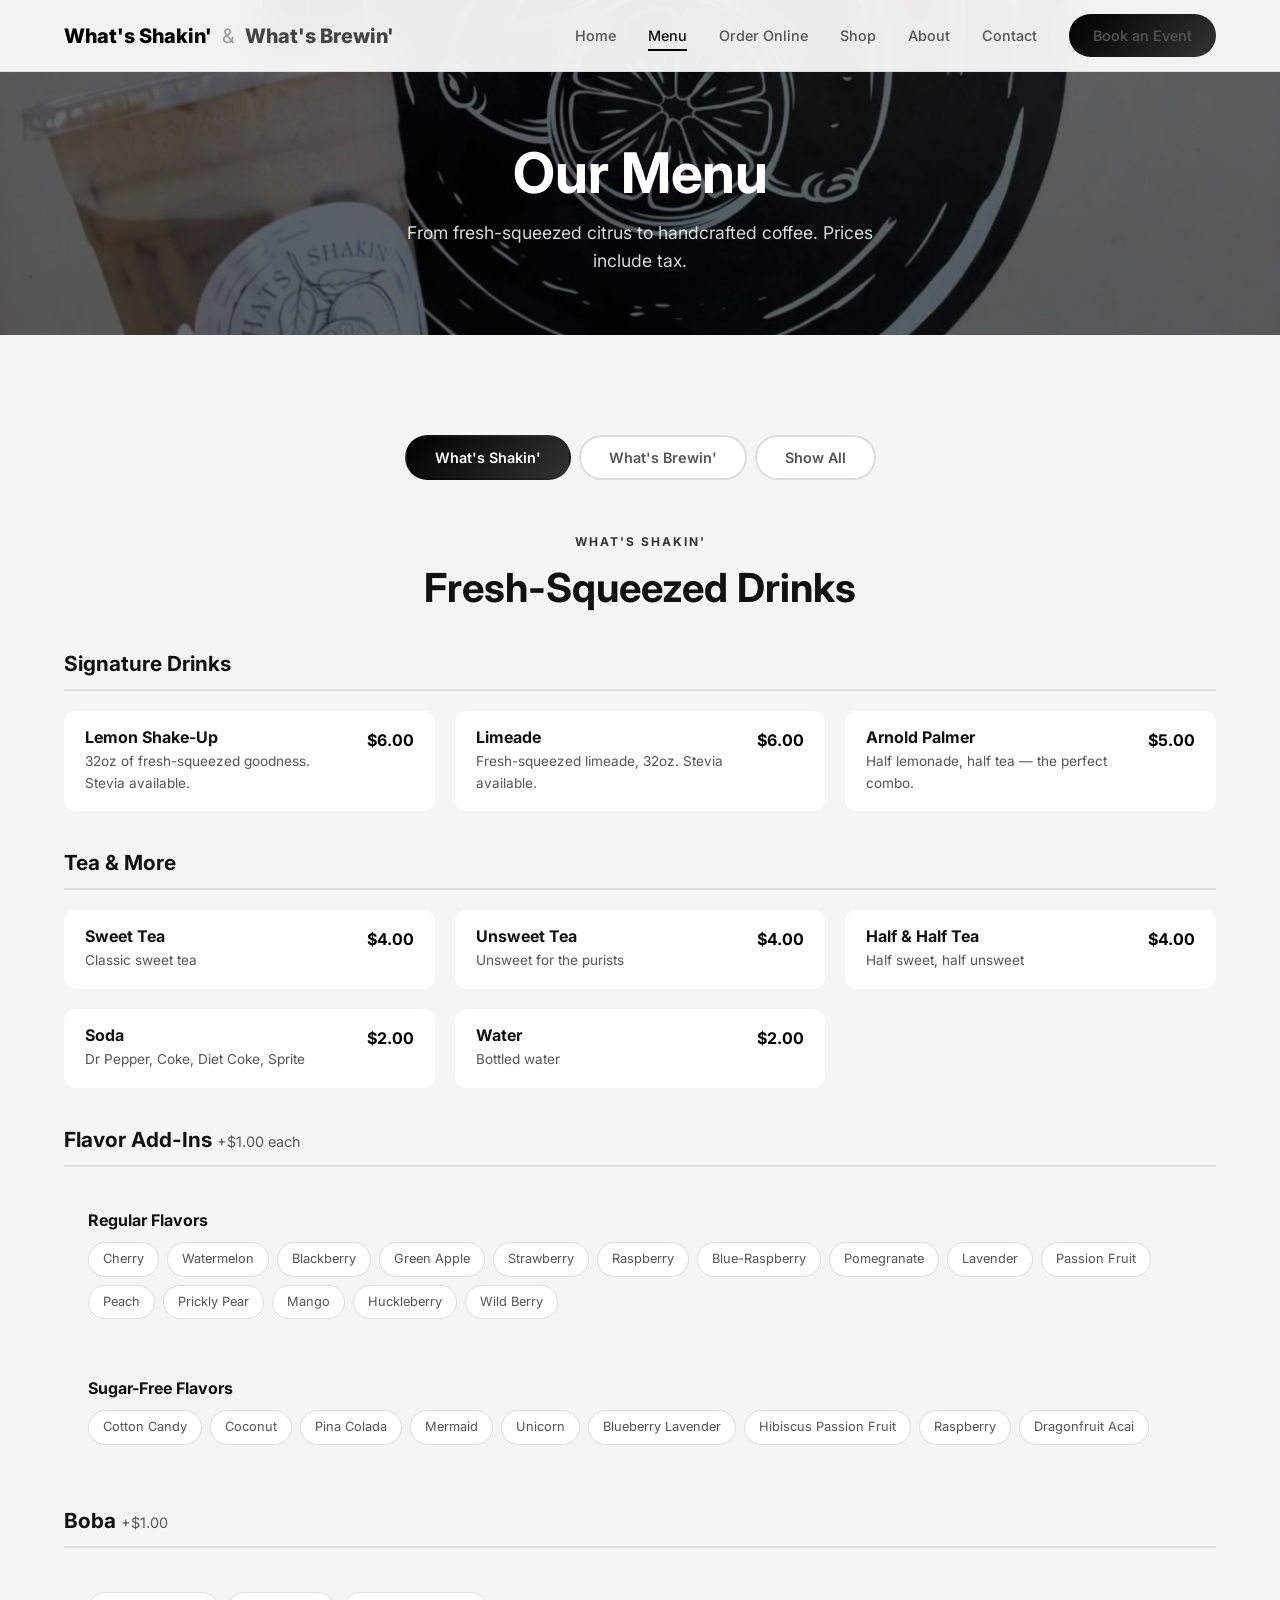
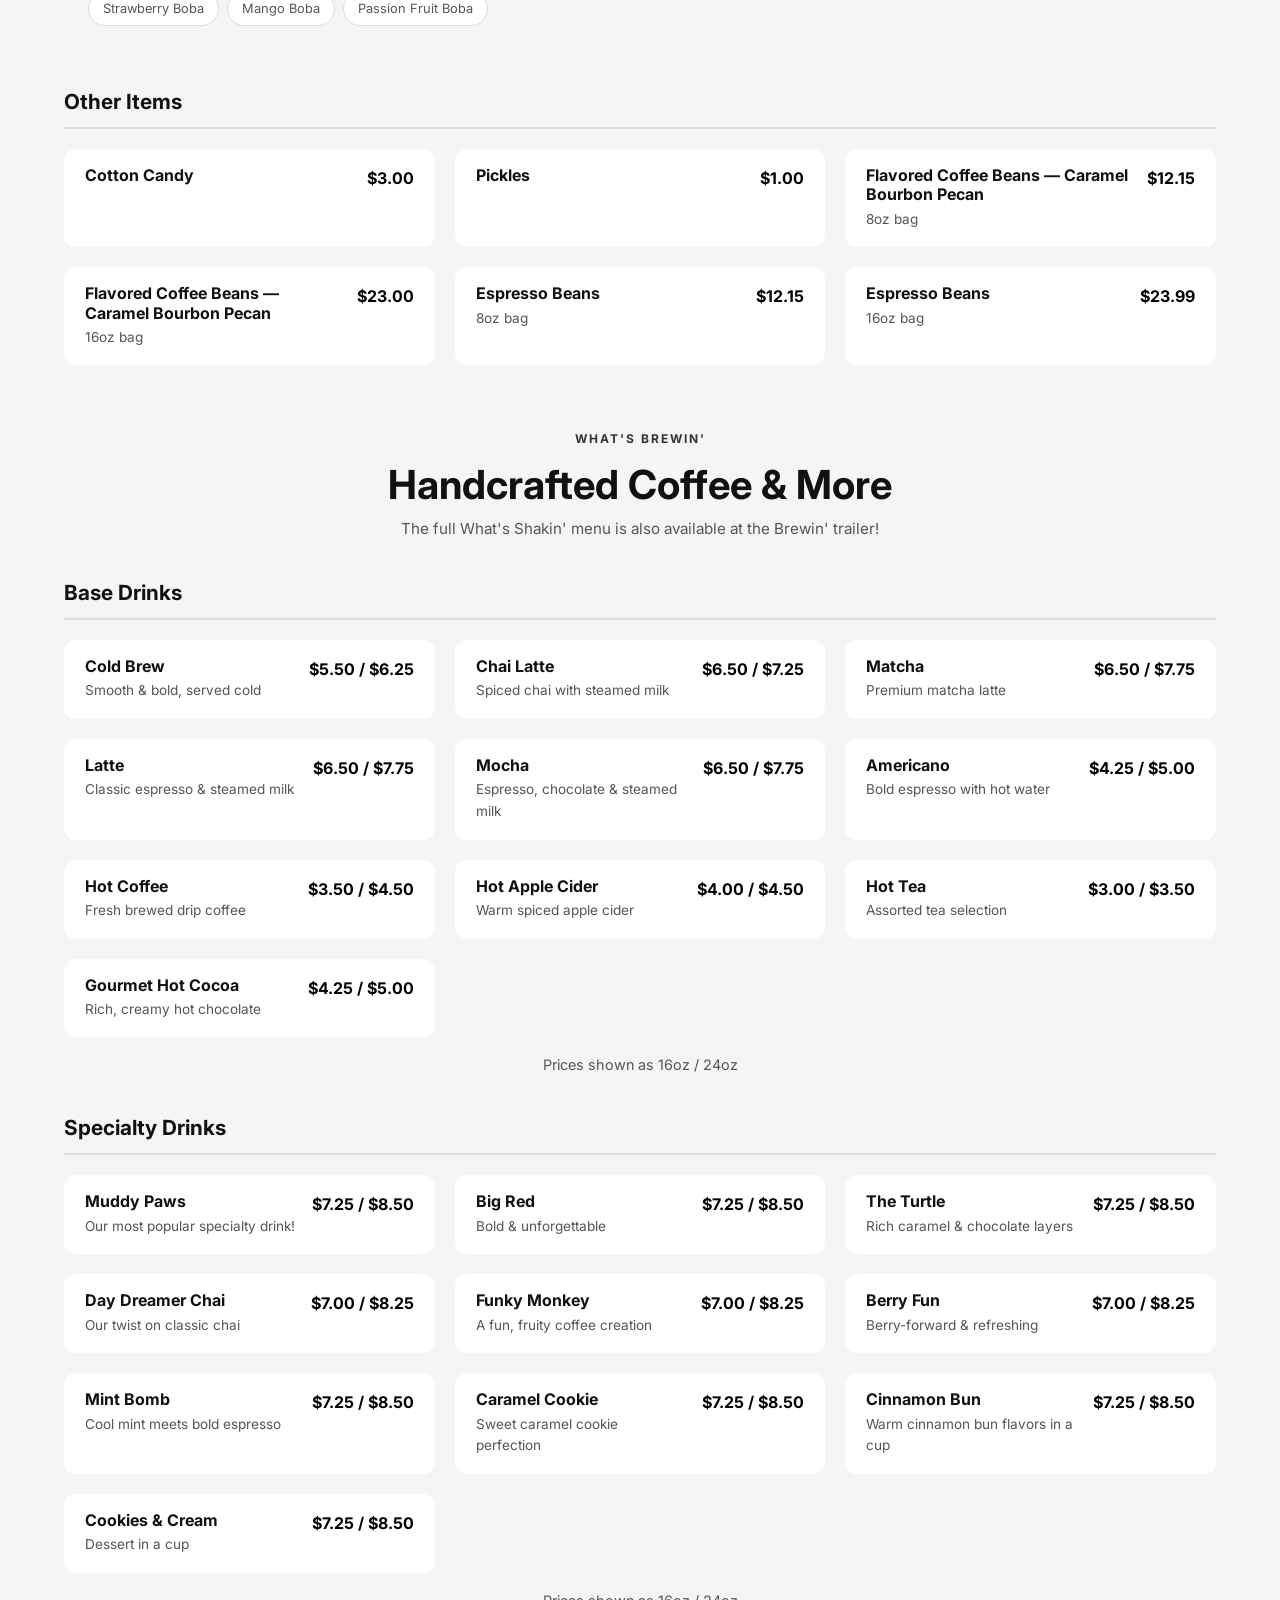
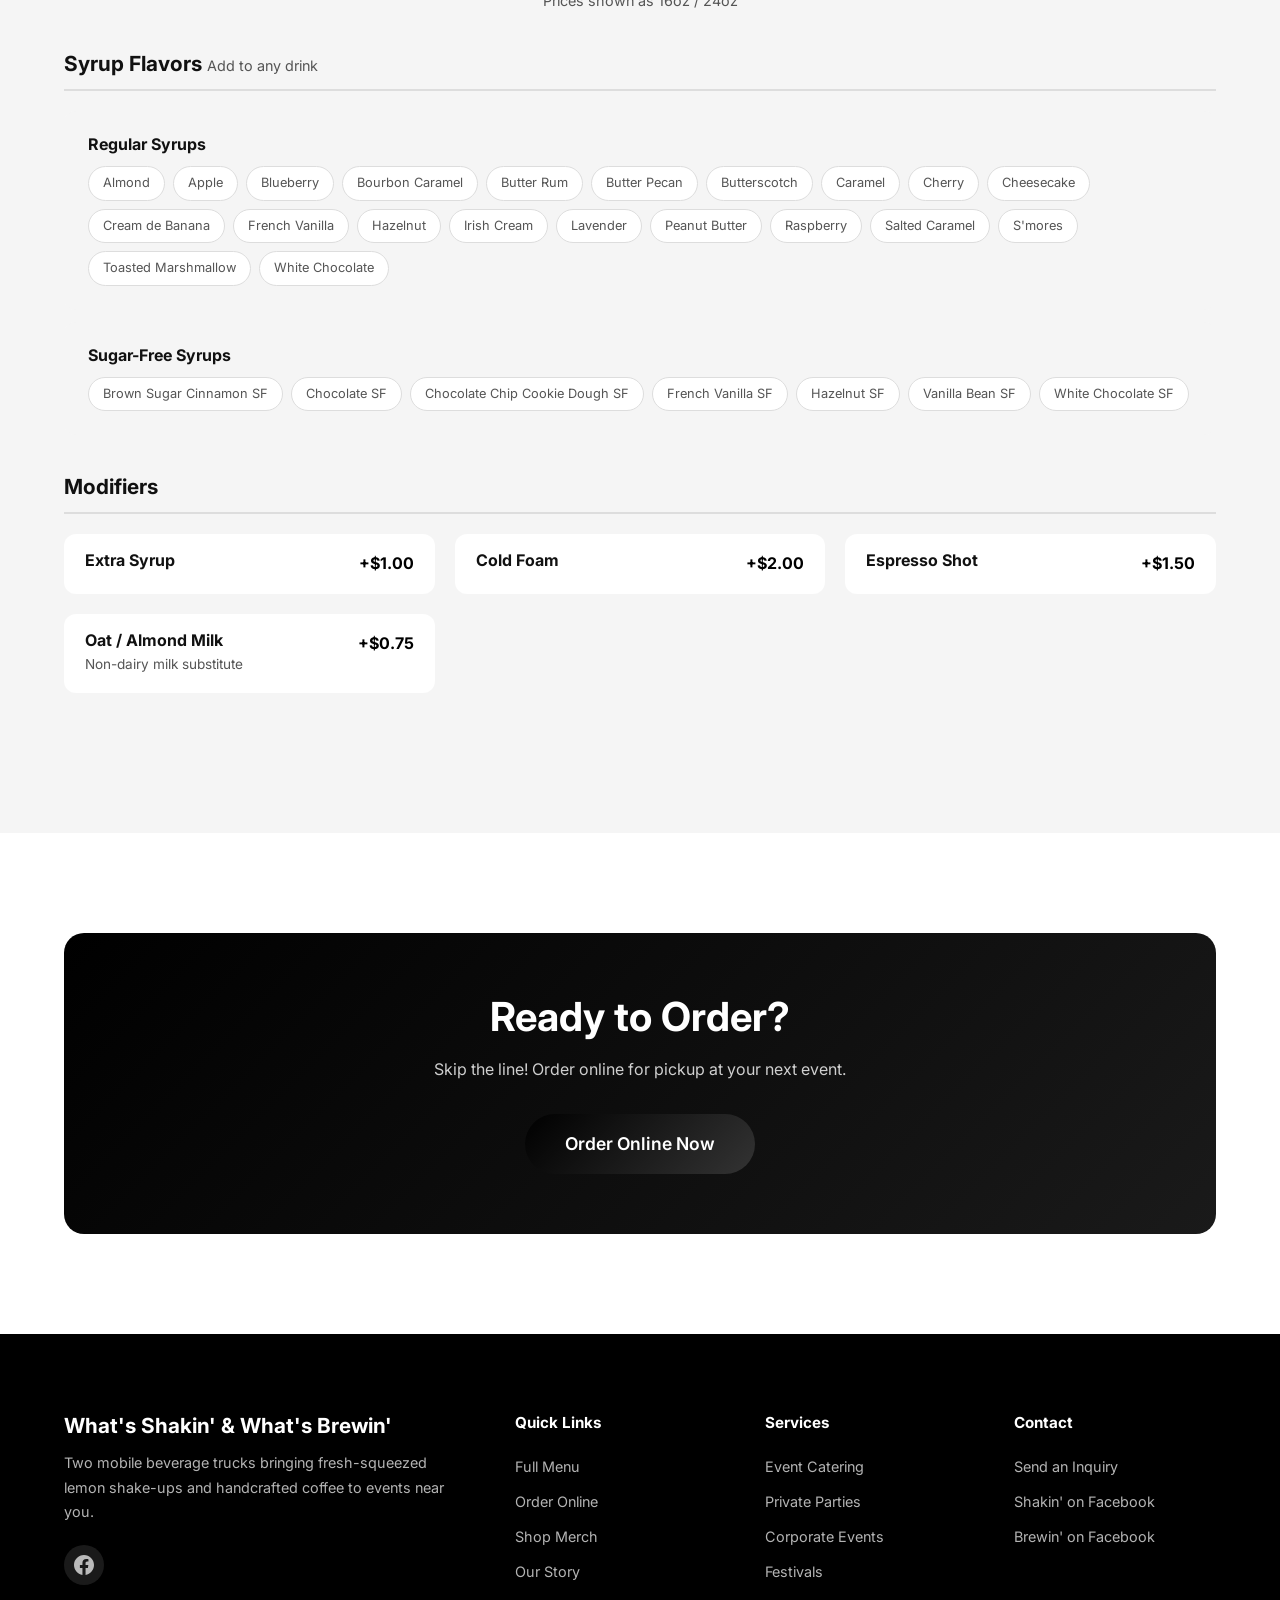
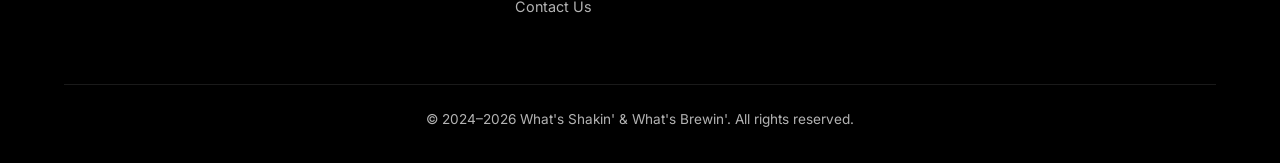
==== menu.html @ bc4881c0 "Initial website for What's Shakin' & What's Brewin' Co-Authored-By: Claude Opus 4.6 (1M context) <no" ====
<!DOCTYPE html>
<html lang="en">
<head>
  <meta charset="UTF-8">
  <meta name="viewport" content="width=device-width, initial-scale=1.0">
  <title>Menu | What's Shakin' & What's Brewin'</title>
  <meta name="description" content="Full menu for What's Shakin' and What's Brewin'. Fresh lemon shake-ups, specialty coffee, cold brew, flavored drinks & more.">
  <link rel="preconnect" href="https://fonts.googleapis.com">
  <link rel="preconnect" href="https://fonts.gstatic.com" crossorigin>
  <link href="https://fonts.googleapis.com/css2?family=Inter:wght@400;500;600;700;800&display=swap" rel="stylesheet">
  <link rel="stylesheet" href="css/style.css">
</head>
<body>

  <!-- Navigation -->
  <nav class="nav" id="nav">
    <div class="container">
      <a href="index.html" class="nav-brand">
        <span class="shakin-text">What's Shakin'</span>
        <span class="amp">&</span>
        <span class="brewin-text">What's Brewin'</span>
      <div class="nav-links" id="nav-links">
        <a href="index.html">Home</a>
        <a href="menu.html" class="active">Menu</a>
        <a href="order.html">Order Online</a>
        <a href="shop.html">Shop</a>
        <a href="about.html">About</a>
        <a href="contact.html">Contact</a>
        <a href="contact.html#book" class="nav-cta">Book an Event</a>
      </div>
      <button class="nav-toggle" id="nav-toggle" aria-label="Toggle menu">
        <span></span><span></span><span></span>
      </button>
    </div>
  </nav>

  <!-- Page Header -->
  <div class="page-header dark-bg" style="background:url('img/image2.jpg') center/cover no-repeat;position:relative">
    <div style="position:absolute;inset:0;background:rgba(0,0,0,0.6)"></div>
    <div class="container" style="position:relative;z-index:1">
      <h1>Our Menu</h1>
      <p>From fresh-squeezed citrus to handcrafted coffee. Prices include tax.</p>
    </div>
  </div>

  <!-- Menu Tabs & Content -->
  <section>
    <div class="container">
      <div class="menu-tabs">
        <button class="menu-tab active-shakin" data-brand="shakin" onclick="switchMenuTab('shakin')">What's Shakin'</button>
        <button class="menu-tab" data-brand="brewin" onclick="switchMenuTab('brewin')">What's Brewin'</button>
        <button class="menu-tab" data-brand="all" onclick="switchMenuTab('all')">Show All</button>
      </div>

      <!-- WHAT'S SHAKIN' MENU -->
      <div id="menu-shakin">
        <div class="section-header" style="margin-bottom:40px">
          <span class="section-label shakin" id="shakin">What's Shakin'</span>
          <h2>Fresh-Squeezed Drinks</h2>
        </div>

        <div class="menu-category">
          <h3>Signature Drinks</h3>
          <div class="menu-grid">
            <div class="menu-item">
              <div class="menu-item-info">
                <h4>Lemon Shake-Up</h4>
                <p>32oz of fresh-squeezed goodness. Stevia available.</p>
              </div>
              <span class="menu-item-price shakin-price">$6.00</span>
            </div>
            <div class="menu-item">
              <div class="menu-item-info">
                <h4>Limeade</h4>
                <p>Fresh-squeezed limeade, 32oz. Stevia available.</p>
              </div>
              <span class="menu-item-price shakin-price">$6.00</span>
            </div>
            <div class="menu-item">
              <div class="menu-item-info">
                <h4>Arnold Palmer</h4>
                <p>Half lemonade, half tea — the perfect combo.</p>
              </div>
              <span class="menu-item-price shakin-price">$5.00</span>
            </div>
          </div>
        </div>

        <div class="menu-category">
          <h3>Tea & More</h3>
          <div class="menu-grid">
            <div class="menu-item">
              <div class="menu-item-info">
                <h4>Sweet Tea</h4>
                <p>Classic sweet tea</p>
              </div>
              <span class="menu-item-price shakin-price">$4.00</span>
            </div>
            <div class="menu-item">
              <div class="menu-item-info">
                <h4>Unsweet Tea</h4>
                <p>Unsweet for the purists</p>
              </div>
              <span class="menu-item-price shakin-price">$4.00</span>
            </div>
            <div class="menu-item">
              <div class="menu-item-info">
                <h4>Half & Half Tea</h4>
                <p>Half sweet, half unsweet</p>
              </div>
              <span class="menu-item-price shakin-price">$4.00</span>
            </div>
            <div class="menu-item">
              <div class="menu-item-info">
                <h4>Soda</h4>
                <p>Dr Pepper, Coke, Diet Coke, Sprite</p>
              </div>
              <span class="menu-item-price shakin-price">$2.00</span>
            </div>
            <div class="menu-item">
              <div class="menu-item-info">
                <h4>Water</h4>
                <p>Bottled water</p>
              </div>
              <span class="menu-item-price shakin-price">$2.00</span>
            </div>
          </div>
        </div>

        <div class="menu-category">
          <h3>Flavor Add-Ins <span style="font-weight:400;font-size:0.9rem;color:var(--text-light)">+$1.00 each</span></h3>
          <div class="menu-addons">
            <h4>Regular Flavors</h4>
            <div class="addon-tags">
              <span class="addon-tag">Cherry</span>
              <span class="addon-tag">Watermelon</span>
              <span class="addon-tag">Blackberry</span>
              <span class="addon-tag">Green Apple</span>
              <span class="addon-tag">Strawberry</span>
              <span class="addon-tag">Raspberry</span>
              <span class="addon-tag">Blue-Raspberry</span>
              <span class="addon-tag">Pomegranate</span>
              <span class="addon-tag">Lavender</span>
              <span class="addon-tag">Passion Fruit</span>
              <span class="addon-tag">Peach</span>
              <span class="addon-tag">Prickly Pear</span>
              <span class="addon-tag">Mango</span>
              <span class="addon-tag">Huckleberry</span>
              <span class="addon-tag">Wild Berry</span>
            </div>
          </div>
          <div class="menu-addons" style="margin-top:12px">
            <h4>Sugar-Free Flavors</h4>
            <div class="addon-tags">
              <span class="addon-tag">Cotton Candy</span>
              <span class="addon-tag">Coconut</span>
              <span class="addon-tag">Pina Colada</span>
              <span class="addon-tag">Mermaid</span>
              <span class="addon-tag">Unicorn</span>
              <span class="addon-tag">Blueberry Lavender</span>
              <span class="addon-tag">Hibiscus Passion Fruit</span>
              <span class="addon-tag">Raspberry</span>
              <span class="addon-tag">Dragonfruit Acai</span>
            </div>
          </div>
        </div>

        <div class="menu-category">
          <h3>Boba <span style="font-weight:400;font-size:0.9rem;color:var(--text-light)">+$1.00</span></h3>
          <div class="menu-addons">
            <div class="addon-tags">
              <span class="addon-tag">Strawberry Boba</span>
              <span class="addon-tag">Mango Boba</span>
              <span class="addon-tag">Passion Fruit Boba</span>
            </div>
          </div>
        </div>

        <div class="menu-category">
          <h3>Other Items</h3>
          <div class="menu-grid">
            <div class="menu-item">
              <div class="menu-item-info"><h4>Cotton Candy</h4></div>
              <span class="menu-item-price shakin-price">$3.00</span>
            </div>
            <div class="menu-item">
              <div class="menu-item-info"><h4>Pickles</h4></div>
              <span class="menu-item-price shakin-price">$1.00</span>
            </div>
            <div class="menu-item">
              <div class="menu-item-info">
                <h4>Flavored Coffee Beans — Caramel Bourbon Pecan</h4>
                <p>8oz bag</p>
              </div>
              <span class="menu-item-price shakin-price">$12.15</span>
            </div>
            <div class="menu-item">
              <div class="menu-item-info">
                <h4>Flavored Coffee Beans — Caramel Bourbon Pecan</h4>
                <p>16oz bag</p>
              </div>
              <span class="menu-item-price shakin-price">$23.00</span>
            </div>
            <div class="menu-item">
              <div class="menu-item-info">
                <h4>Espresso Beans</h4>
                <p>8oz bag</p>
              </div>
              <span class="menu-item-price shakin-price">$12.15</span>
            </div>
            <div class="menu-item">
              <div class="menu-item-info">
                <h4>Espresso Beans</h4>
                <p>16oz bag</p>
              </div>
              <span class="menu-item-price shakin-price">$23.99</span>
            </div>
          </div>
        </div>
      </div>

      <!-- WHAT'S BREWIN' MENU -->
      <div id="menu-brewin">
        <div class="section-header" style="margin-bottom:40px;margin-top:60px">
          <span class="section-label brewin" id="brewin">What's Brewin'</span>
          <h2>Handcrafted Coffee & More</h2>
          <p style="margin-top:8px;font-size:0.95rem;color:var(--text-light)">The full What's Shakin' menu is also available at the Brewin' trailer!</p>
        </div>

        <div class="menu-category">
          <h3>Base Drinks</h3>
          <div class="menu-grid">
            <div class="menu-item">
              <div class="menu-item-info">
                <h4>Cold Brew</h4>
                <p>Smooth & bold, served cold</p>
              </div>
              <span class="menu-item-price brewin-price">$5.50 / $6.25</span>
            </div>
            <div class="menu-item">
              <div class="menu-item-info">
                <h4>Chai Latte</h4>
                <p>Spiced chai with steamed milk</p>
              </div>
              <span class="menu-item-price brewin-price">$6.50 / $7.25</span>
            </div>
            <div class="menu-item">
              <div class="menu-item-info">
                <h4>Matcha</h4>
                <p>Premium matcha latte</p>
              </div>
              <span class="menu-item-price brewin-price">$6.50 / $7.75</span>
            </div>
            <div class="menu-item">
              <div class="menu-item-info">
                <h4>Latte</h4>
                <p>Classic espresso & steamed milk</p>
              </div>
              <span class="menu-item-price brewin-price">$6.50 / $7.75</span>
            </div>
            <div class="menu-item">
              <div class="menu-item-info">
                <h4>Mocha</h4>
                <p>Espresso, chocolate & steamed milk</p>
              </div>
              <span class="menu-item-price brewin-price">$6.50 / $7.75</span>
            </div>
            <div class="menu-item">
              <div class="menu-item-info">
                <h4>Americano</h4>
                <p>Bold espresso with hot water</p>
              </div>
              <span class="menu-item-price brewin-price">$4.25 / $5.00</span>
            </div>
            <div class="menu-item">
              <div class="menu-item-info">
                <h4>Hot Coffee</h4>
                <p>Fresh brewed drip coffee</p>
              </div>
              <span class="menu-item-price brewin-price">$3.50 / $4.50</span>
            </div>
            <div class="menu-item">
              <div class="menu-item-info">
                <h4>Hot Apple Cider</h4>
                <p>Warm spiced apple cider</p>
              </div>
              <span class="menu-item-price brewin-price">$4.00 / $4.50</span>
            </div>
            <div class="menu-item">
              <div class="menu-item-info">
                <h4>Hot Tea</h4>
                <p>Assorted tea selection</p>
              </div>
              <span class="menu-item-price brewin-price">$3.00 / $3.50</span>
            </div>
            <div class="menu-item">
              <div class="menu-item-info">
                <h4>Gourmet Hot Cocoa</h4>
                <p>Rich, creamy hot chocolate</p>
              </div>
              <span class="menu-item-price brewin-price">$4.25 / $5.00</span>
            </div>
          </div>
          <p style="text-align:center;margin-top:16px;color:var(--text-light);font-size:0.9rem">Prices shown as 16oz / 24oz</p>
        </div>

        <div class="menu-category">
          <h3>Specialty Drinks</h3>
          <div class="menu-grid">
            <div class="menu-item">
              <div class="menu-item-info">
                <h4>Muddy Paws</h4>
                <p>Our most popular specialty drink!</p>
              </div>
              <span class="menu-item-price brewin-price">$7.25 / $8.50</span>
            </div>
            <div class="menu-item">
              <div class="menu-item-info">
                <h4>Big Red</h4>
                <p>Bold & unforgettable</p>
              </div>
              <span class="menu-item-price brewin-price">$7.25 / $8.50</span>
            </div>
            <div class="menu-item">
              <div class="menu-item-info">
                <h4>The Turtle</h4>
                <p>Rich caramel & chocolate layers</p>
              </div>
              <span class="menu-item-price brewin-price">$7.25 / $8.50</span>
            </div>
            <div class="menu-item">
              <div class="menu-item-info">
                <h4>Day Dreamer Chai</h4>
                <p>Our twist on classic chai</p>
              </div>
              <span class="menu-item-price brewin-price">$7.00 / $8.25</span>
            </div>
            <div class="menu-item">
              <div class="menu-item-info">
                <h4>Funky Monkey</h4>
                <p>A fun, fruity coffee creation</p>
              </div>
              <span class="menu-item-price brewin-price">$7.00 / $8.25</span>
            </div>
            <div class="menu-item">
              <div class="menu-item-info">
                <h4>Berry Fun</h4>
                <p>Berry-forward & refreshing</p>
              </div>
              <span class="menu-item-price brewin-price">$7.00 / $8.25</span>
            </div>
            <div class="menu-item">
              <div class="menu-item-info">
                <h4>Mint Bomb</h4>
                <p>Cool mint meets bold espresso</p>
              </div>
              <span class="menu-item-price brewin-price">$7.25 / $8.50</span>
            </div>
            <div class="menu-item">
              <div class="menu-item-info">
                <h4>Caramel Cookie</h4>
                <p>Sweet caramel cookie perfection</p>
              </div>
              <span class="menu-item-price brewin-price">$7.25 / $8.50</span>
            </div>
            <div class="menu-item">
              <div class="menu-item-info">
                <h4>Cinnamon Bun</h4>
                <p>Warm cinnamon bun flavors in a cup</p>
              </div>
              <span class="menu-item-price brewin-price">$7.25 / $8.50</span>
            </div>
            <div class="menu-item">
              <div class="menu-item-info">
                <h4>Cookies & Cream</h4>
                <p>Dessert in a cup</p>
              </div>
              <span class="menu-item-price brewin-price">$7.25 / $8.50</span>
            </div>
          </div>
          <p style="text-align:center;margin-top:16px;color:var(--text-light);font-size:0.9rem">Prices shown as 16oz / 24oz</p>
        </div>

        <div class="menu-category">
          <h3>Syrup Flavors <span style="font-weight:400;font-size:0.9rem;color:var(--text-light)">Add to any drink</span></h3>
          <div class="menu-addons">
            <h4>Regular Syrups</h4>
            <div class="addon-tags">
              <span class="addon-tag">Almond</span>
              <span class="addon-tag">Apple</span>
              <span class="addon-tag">Blueberry</span>
              <span class="addon-tag">Bourbon Caramel</span>
              <span class="addon-tag">Butter Rum</span>
              <span class="addon-tag">Butter Pecan</span>
              <span class="addon-tag">Butterscotch</span>
              <span class="addon-tag">Caramel</span>
              <span class="addon-tag">Cherry</span>
              <span class="addon-tag">Cheesecake</span>
              <span class="addon-tag">Cream de Banana</span>
              <span class="addon-tag">French Vanilla</span>
              <span class="addon-tag">Hazelnut</span>
              <span class="addon-tag">Irish Cream</span>
              <span class="addon-tag">Lavender</span>
              <span class="addon-tag">Peanut Butter</span>
              <span class="addon-tag">Raspberry</span>
              <span class="addon-tag">Salted Caramel</span>
              <span class="addon-tag">S'mores</span>
              <span class="addon-tag">Toasted Marshmallow</span>
              <span class="addon-tag">White Chocolate</span>
            </div>
          </div>
          <div class="menu-addons" style="margin-top:12px">
            <h4>Sugar-Free Syrups</h4>
            <div class="addon-tags">
              <span class="addon-tag">Brown Sugar Cinnamon SF</span>
              <span class="addon-tag">Chocolate SF</span>
              <span class="addon-tag">Chocolate Chip Cookie Dough SF</span>
              <span class="addon-tag">French Vanilla SF</span>
              <span class="addon-tag">Hazelnut SF</span>
              <span class="addon-tag">Vanilla Bean SF</span>
              <span class="addon-tag">White Chocolate SF</span>
            </div>
          </div>
        </div>

        <div class="menu-category">
          <h3>Modifiers</h3>
          <div class="menu-grid">
            <div class="menu-item">
              <div class="menu-item-info"><h4>Extra Syrup</h4></div>
              <span class="menu-item-price brewin-price">+$1.00</span>
            </div>
            <div class="menu-item">
              <div class="menu-item-info"><h4>Cold Foam</h4></div>
              <span class="menu-item-price brewin-price">+$2.00</span>
            </div>
            <div class="menu-item">
              <div class="menu-item-info"><h4>Espresso Shot</h4></div>
              <span class="menu-item-price brewin-price">+$1.50</span>
            </div>
            <div class="menu-item">
              <div class="menu-item-info">
                <h4>Oat / Almond Milk</h4>
                <p>Non-dairy milk substitute</p>
              </div>
              <span class="menu-item-price brewin-price">+$0.75</span>
            </div>
          </div>
        </div>
      </div>

    </div>
  </section>

  <!-- CTA -->
  <section style="background:var(--bg-white)">
    <div class="container text-center">
      <div class="events-banner fade-up">
        <h2>Ready to Order?</h2>
        <p>Skip the line! Order online for pickup at your next event.</p>
        <a href="order.html" class="btn btn-shakin btn-lg">Order Online Now</a>
      </div>
    </div>
  </section>

  <!-- Footer -->
  <footer class="site-footer">
    <div class="container">
      <div class="footer-grid">
        <div class="footer-brand">
          <h3>What's Shakin' & What's Brewin'</h3>
          <p>Two mobile beverage trucks bringing fresh-squeezed lemon shake-ups and handcrafted coffee to events near you.</p>
          <div class="footer-social">
            <a href="https://www.facebook.com/profile.php?id=61550268173974" target="_blank" rel="noopener" aria-label="Facebook"><svg width="20" height="20" fill="currentColor" viewBox="0 0 24 24"><path d="M24 12.073c0-6.627-5.373-12-12-12s-12 5.373-12 12c0 5.99 4.388 10.954 10.125 11.854v-8.385H7.078v-3.47h3.047V9.43c0-3.007 1.792-4.669 4.533-4.669 1.312 0 2.686.235 2.686.235v2.953H15.83c-1.491 0-1.956.925-1.956 1.874v2.25h3.328l-.532 3.47h-2.796v8.385C19.612 23.027 24 18.062 24 12.073z"/></svg></a>
          </div>
        </div>
        <div class="footer-col">
          <h4>Quick Links</h4>
          <a href="menu.html">Full Menu</a>
          <a href="order.html">Order Online</a>
          <a href="shop.html">Shop Merch</a>
          <a href="about.html">Our Story</a>
          <a href="contact.html">Contact Us</a>
        </div>
        <div class="footer-col">
          <h4>Services</h4>
          <a href="contact.html#book">Event Catering</a>
          <a href="contact.html#book">Private Parties</a>
          <a href="contact.html#book">Corporate Events</a>
          <a href="contact.html#book">Festivals</a>
        </div>
        <div class="footer-col">
          <h4>Contact</h4>
          <a href="contact.html">Send an Inquiry</a>
          <a href="https://www.facebook.com/profile.php?id=61550268173974" target="_blank" rel="noopener">Shakin' on Facebook</a>
          <a href="https://www.facebook.com/profile.php?id=61587524812366" target="_blank" rel="noopener">Brewin' on Facebook</a>
        </div>
      </div>
      <div class="footer-bottom">
        &copy; 2024&ndash;2026 What's Shakin' & What's Brewin'. All rights reserved.
      </div>
    </div>
  </footer>

  <div class="floating-social">
    <a href="https://www.facebook.com/profile.php?id=61550268173974" target="_blank" rel="noopener" class="fb" aria-label="Facebook"><svg width="22" height="22" fill="currentColor" viewBox="0 0 24 24"><path d="M24 12.073c0-6.627-5.373-12-12-12s-12 5.373-12 12c0 5.99 4.388 10.954 10.125 11.854v-8.385H7.078v-3.47h3.047V9.43c0-3.007 1.792-4.669 4.533-4.669 1.312 0 2.686.235 2.686.235v2.953H15.83c-1.491 0-1.956.925-1.956 1.874v2.25h3.328l-.532 3.47h-2.796v8.385C19.612 23.027 24 18.062 24 12.073z"/></svg></a>
  </div>

  <script src="js/main.js"></script>
  <script>
    function switchMenuTab(brand) {
      const shakin = document.getElementById('menu-shakin');
      const brewin = document.getElementById('menu-brewin');
      const tabs = document.querySelectorAll('.menu-tab');

      tabs.forEach(t => { t.className = 'menu-tab'; });

      if (brand === 'shakin') {
        shakin.style.display = 'block';
        brewin.style.display = 'none';
        document.querySelector('[data-brand="shakin"]').classList.add('active-shakin');
      } else if (brand === 'brewin') {
        shakin.style.display = 'none';
        brewin.style.display = 'block';
        document.querySelector('[data-brand="brewin"]').classList.add('active-brewin');
      } else {
        shakin.style.display = 'block';
        brewin.style.display = 'block';
        document.querySelector('[data-brand="all"]').classList.add('active-shakin');
      }
    }

    // Handle hash navigation
    if (window.location.hash === '#brewin') switchMenuTab('brewin');
    else if (window.location.hash === '#shakin') switchMenuTab('shakin');
  </script>
</body>
</html>
---- css/style.css ----
/* ===== What's Shakin' & What's Brewin' — Main Stylesheet ===== */

/* --- Reset & Base --- */
*, *::before, *::after { box-sizing: border-box; margin: 0; padding: 0; }

:root {
  /* Shakin' palette — black & white */
  --shakin-primary: #000000;
  --shakin-secondary: #000000;
  --shakin-gradient: linear-gradient(135deg, #000000, #333333);

  /* Brewin' palette — black & white */
  --brewin-primary: #000000;
  --brewin-secondary: #333333;
  --brewin-gradient: linear-gradient(135deg, #000000, #222222);

  /* Shared neutrals */
  --bg: #f5f5f5;
  --bg-white: #ffffff;
  --text: #111111;
  --text-light: #555555;
  --text-white: #ffffff;
  --border: #ddd;
  --shadow-sm: 0 2px 8px rgba(0,0,0,0.08);
  --shadow-md: 0 4px 20px rgba(0,0,0,0.12);
  --shadow-lg: 0 8px 40px rgba(0,0,0,0.18);
  --radius: 12px;
  --radius-lg: 20px;
  --transition: 0.3s cubic-bezier(0.4, 0, 0.2, 1);

  /* Layout */
  --max-width: 1200px;
  --nav-height: 72px;
}

html { scroll-behavior: smooth; font-size: 16px; }
body {
  font-family: 'Inter', 'Segoe UI', system-ui, -apple-system, sans-serif;
  background: var(--bg);
  color: var(--text);
  line-height: 1.6;
  -webkit-font-smoothing: antialiased;
}

a { color: inherit; text-decoration: none; }
img { max-width: 100%; display: block; }
button { cursor: pointer; border: none; font-family: inherit; }
ul { list-style: none; }

.container { max-width: var(--max-width); margin: 0 auto; padding: 0 24px; }

/* --- Typography --- */
h1, h2, h3, h4 { font-weight: 700; line-height: 1.2; }
h1 { font-size: clamp(2.2rem, 5vw, 3.5rem); }
h2 { font-size: clamp(1.8rem, 3.5vw, 2.5rem); }
h3 { font-size: clamp(1.2rem, 2vw, 1.5rem); }

.section-label {
  display: inline-block;
  font-size: 0.75rem;
  font-weight: 700;
  text-transform: uppercase;
  letter-spacing: 2px;
  margin-bottom: 12px;
}
.section-label.shakin { color: #333; }
.section-label.brewin { color: #333; }

/* --- Navigation --- */
.nav {
  position: fixed; top: 0; left: 0; right: 0;
  height: var(--nav-height);
  background: rgba(255,255,255,0.92);
  backdrop-filter: blur(20px);
  -webkit-backdrop-filter: blur(20px);
  border-bottom: 1px solid var(--border);
  z-index: 1000;
  transition: var(--transition);
}
.nav.scrolled { box-shadow: var(--shadow-sm); }
.nav .container {
  display: flex; align-items: center; justify-content: space-between;
  height: 100%;
}
.nav-brand {
  display: flex; align-items: center; gap: 10px;
  font-size: 1.25rem; font-weight: 800;
}
.nav-brand span.shakin-text { color: #000; }
.nav-brand span.amp { color: #999; font-weight: 400; }
.nav-brand span.brewin-text { color: #444; }

.nav-links { display: flex; gap: 32px; align-items: center; }
.nav-links a {
  font-size: 0.9rem; font-weight: 500; color: var(--text-light);
  position: relative; transition: var(--transition);
}
.nav-links a:hover, .nav-links a.active { color: var(--text); }
.nav-links a::after {
  content: ''; position: absolute; bottom: -4px; left: 0;
  width: 0; height: 2px; background: #000;
  transition: var(--transition);
}
.nav-links a:hover::after, .nav-links a.active::after { width: 100%; }

.nav-cta {
  padding: 10px 24px; border-radius: 50px; font-weight: 600; font-size: 0.9rem;
  background: var(--shakin-gradient); color: var(--text-white);
  transition: var(--transition);
}
.nav-cta:hover { transform: translateY(-2px); box-shadow: var(--shadow-md); }

/* Mobile menu */
.nav-toggle { display: none; background: none; padding: 8px; }
.nav-toggle span {
  display: block; width: 24px; height: 2px; background: var(--text);
  margin: 6px 0; transition: var(--transition);
}
.nav-toggle.open span:nth-child(1) { transform: rotate(45deg) translate(5px, 5px); }
.nav-toggle.open span:nth-child(2) { opacity: 0; }
.nav-toggle.open span:nth-child(3) { transform: rotate(-45deg) translate(6px, -6px); }

@media (max-width: 768px) {
  .nav-toggle { display: block; }
  .nav-links {
    position: fixed; top: var(--nav-height); left: 0; right: 0;
    background: var(--bg-white); flex-direction: column; gap: 0;
    border-bottom: 1px solid var(--border);
    transform: translateY(-100%); opacity: 0;
    transition: var(--transition); pointer-events: none;
  }
  .nav-links.open { transform: translateY(0); opacity: 1; pointer-events: auto; }
  .nav-links a { padding: 16px 24px; width: 100%; border-bottom: 1px solid var(--border); }
  .nav-cta { margin: 16px 24px; text-align: center; }
}

/* --- Hero Section --- */
.hero {
  min-height: 100vh;
  display: flex; align-items: center; justify-content: center;
  position: relative; overflow: hidden;
  background: linear-gradient(135deg, #000000 0%, #1a1a1a 50%, #111111 100%);
  padding-top: var(--nav-height);
}
.hero-bg-pattern {
  position: absolute; inset: 0; opacity: 0.05;
  background-image: radial-gradient(circle at 25% 25%, #fff 1px, transparent 1px),
                     radial-gradient(circle at 75% 75%, #888 1px, transparent 1px);
  background-size: 60px 60px;
}
.hero-content {
  text-align: center; color: var(--text-white);
  position: relative; z-index: 2; padding: 60px 24px;
}
.hero-content h1 { margin-bottom: 20px; }
.hero-content h1 .shakin-text {
  color: #ffffff;
  -webkit-text-fill-color: #ffffff;
}
.hero-content h1 .brewin-text {
  color: #aaaaaa;
  -webkit-text-fill-color: #aaaaaa;
}
.hero-subtitle {
  font-size: clamp(1rem, 2vw, 1.3rem);
  color: rgba(255,255,255,0.7); max-width: 600px; margin: 0 auto 40px;
}
.hero-buttons { display: flex; gap: 16px; justify-content: center; flex-wrap: wrap; }

/* --- Buttons --- */
.btn {
  display: inline-flex; align-items: center; gap: 8px;
  padding: 14px 32px; border-radius: 50px;
  font-weight: 600; font-size: 1rem;
  transition: var(--transition);
}
.btn:hover { transform: translateY(-2px); box-shadow: var(--shadow-md); }
.btn-shakin { background: var(--shakin-gradient); color: var(--text-white); }
.btn-brewin { background: var(--brewin-gradient); color: var(--text-white); }
.btn-outline {
  background: transparent; color: var(--text-white);
  border: 2px solid rgba(255,255,255,0.3);
}
.btn-outline:hover { border-color: var(--text-white); background: rgba(255,255,255,0.1); }
.btn-outline-dark {
  background: transparent; color: var(--text);
  border: 2px solid var(--border);
}
.btn-outline-dark:hover { border-color: var(--text); }
.btn-lg { padding: 16px 40px; font-size: 1.1rem; }
.btn-sm { padding: 10px 20px; font-size: 0.85rem; }

/* --- Sections --- */
section { padding: 100px 0; }
.section-header { text-align: center; margin-bottom: 60px; }
.section-header p { color: var(--text-light); max-width: 600px; margin: 12px auto 0; font-size: 1.05rem; }

/* --- About / Dual Brand Cards --- */
.dual-cards { display: grid; grid-template-columns: 1fr 1fr; gap: 32px; }
@media (max-width: 768px) { .dual-cards { grid-template-columns: 1fr; } }

.brand-card {
  border-radius: var(--radius-lg); overflow: hidden;
  background: var(--bg-white); box-shadow: var(--shadow-sm);
  transition: var(--transition);
}
.brand-card:hover { transform: translateY(-4px); box-shadow: var(--shadow-lg); }
.brand-card-header {
  padding: 48px 32px 32px; color: var(--text-white); position: relative;
}
.brand-card-header.shakin { background: var(--shakin-gradient); }
.brand-card-header.brewin { background: var(--brewin-gradient); }
.brand-card-header h3 { font-size: 1.8rem; margin-bottom: 8px; }
.brand-card-header p { opacity: 0.9; font-size: 0.95rem; }
.brand-card-body { padding: 32px; }
.brand-card-body p { color: var(--text-light); margin-bottom: 20px; }

/* Feature list */
.feature-list { margin-bottom: 24px; }
.feature-list li {
  display: flex; align-items: center; gap: 10px;
  padding: 8px 0; font-size: 0.95rem;
}
.feature-list li::before {
  content: ''; width: 8px; height: 8px; border-radius: 50%; flex-shrink: 0;
}
.brand-card:first-child .feature-list li::before { background: #000; }
.brand-card:last-child .feature-list li::before { background: #000; }

/* --- Menu Section --- */
.menu-tabs {
  display: flex; justify-content: center; gap: 8px;
  margin-bottom: 48px; flex-wrap: wrap;
}
.menu-tab {
  padding: 12px 28px; border-radius: 50px;
  font-weight: 600; font-size: 0.9rem;
  background: var(--bg-white); border: 2px solid var(--border);
  color: var(--text-light); transition: var(--transition);
}
.menu-tab:hover { border-color: var(--text); color: var(--text); }
.menu-tab.active-shakin { background: var(--shakin-gradient); color: var(--text-white); border-color: transparent; }
.menu-tab.active-brewin { background: var(--brewin-gradient); color: var(--text-white); border-color: transparent; }

.menu-grid {
  display: grid; grid-template-columns: repeat(auto-fill, minmax(300px, 1fr));
  gap: 20px;
}
.menu-category { margin-bottom: 40px; }
.menu-category h3 {
  font-size: 1.3rem; margin-bottom: 20px;
  padding-bottom: 12px; border-bottom: 2px solid var(--border);
}
.menu-item {
  display: flex; justify-content: space-between; align-items: flex-start;
  padding: 16px 20px; background: var(--bg-white);
  border-radius: var(--radius); transition: var(--transition);
  border: 1px solid transparent;
}
.menu-item:hover { border-color: var(--border); box-shadow: var(--shadow-sm); }
.menu-item-info h4 { font-size: 1rem; margin-bottom: 4px; }
.menu-item-info p { font-size: 0.85rem; color: var(--text-light); }
.menu-item-price {
  font-weight: 700; font-size: 1rem; white-space: nowrap; margin-left: 16px;
}
.menu-item-price.shakin-price { color: #000; }
.menu-item-price.brewin-price { color: #000; }

.menu-addons {
  background: var(--bg); border-radius: var(--radius); padding: 24px;
  margin-top: 20px;
}
.menu-addons h4 { margin-bottom: 12px; }
.addon-tags { display: flex; flex-wrap: wrap; gap: 8px; }
.addon-tag {
  padding: 6px 14px; border-radius: 50px; font-size: 0.8rem;
  background: var(--bg-white); border: 1px solid var(--border);
  color: var(--text-light);
}

/* --- Events Banner --- */
.events-banner {
  background: linear-gradient(135deg, #000, #1a1a1a);
  color: var(--text-white); border-radius: var(--radius-lg);
  padding: 60px 48px; text-align: center; position: relative; overflow: hidden;
}
.events-banner h2 { margin-bottom: 16px; }
.events-banner p { opacity: 0.8; margin-bottom: 32px; max-width: 500px; margin-left: auto; margin-right: auto; }

/* --- Social Section --- */
.social-section { background: var(--bg-white); }
.social-grid { display: grid; grid-template-columns: repeat(auto-fit, minmax(250px, 1fr)); gap: 24px; }
.social-card {
  text-align: center; padding: 40px 24px;
  border-radius: var(--radius-lg); border: 2px solid var(--border);
  transition: var(--transition);
}
.social-card:hover { border-color: #000; transform: translateY(-4px); box-shadow: var(--shadow-md); }
.social-icon {
  width: 64px; height: 64px; border-radius: 50%;
  display: flex; align-items: center; justify-content: center;
  margin: 0 auto 16px; font-size: 1.5rem;
}
.social-icon.facebook { background: #f0f0f0; color: #000; }
.social-card h4 { margin-bottom: 8px; }
.social-card p { font-size: 0.9rem; color: var(--text-light); margin-bottom: 16px; }

/* --- Testimonials --- */
.testimonial-grid { display: grid; grid-template-columns: repeat(auto-fit, minmax(300px, 1fr)); gap: 24px; }
.testimonial {
  background: var(--bg-white); border-radius: var(--radius-lg);
  padding: 32px; box-shadow: var(--shadow-sm);
}
.testimonial-stars { color: #000; font-size: 1.1rem; margin-bottom: 12px; }
.testimonial p { font-style: italic; color: var(--text-light); margin-bottom: 16px; line-height: 1.7; }
.testimonial-author { font-weight: 600; font-size: 0.9rem; }

/* --- Contact / Inquiry Form --- */
.contact-grid { display: grid; grid-template-columns: 1fr 1fr; gap: 48px; }
@media (max-width: 768px) { .contact-grid { grid-template-columns: 1fr; } }

.form-group { margin-bottom: 20px; }
.form-group label {
  display: block; font-weight: 600; font-size: 0.9rem; margin-bottom: 8px;
}
.form-group input, .form-group select, .form-group textarea {
  width: 100%; padding: 14px 18px; border: 2px solid var(--border);
  border-radius: var(--radius); font-family: inherit; font-size: 1rem;
  transition: var(--transition); background: var(--bg-white);
}
.form-group input:focus, .form-group select:focus, .form-group textarea:focus {
  outline: none; border-color: #000;
}
.form-group textarea { resize: vertical; min-height: 120px; }

.contact-info-card {
  background: var(--bg-white); border-radius: var(--radius-lg);
  padding: 32px; box-shadow: var(--shadow-sm); margin-bottom: 24px;
}
.contact-info-card h4 { margin-bottom: 16px; }
.contact-info-item {
  display: flex; align-items: center; gap: 12px;
  padding: 12px 0; font-size: 0.95rem;
}
.contact-info-item .icon {
  width: 40px; height: 40px; border-radius: 50%;
  display: flex; align-items: center; justify-content: center;
  background: var(--bg); font-size: 1.1rem; flex-shrink: 0;
}

/* --- Online Order --- */
.order-layout { display: grid; grid-template-columns: 1fr 380px; gap: 32px; }
@media (max-width: 900px) { .order-layout { grid-template-columns: 1fr; } }

.order-menu-item {
  display: flex; justify-content: space-between; align-items: center;
  padding: 20px; background: var(--bg-white); border-radius: var(--radius);
  margin-bottom: 12px; transition: var(--transition);
  border: 2px solid transparent;
}
.order-menu-item:hover { border-color: #000; box-shadow: var(--shadow-sm); }
.order-menu-item .item-info h4 { margin-bottom: 4px; }
.order-menu-item .item-info p { font-size: 0.85rem; color: var(--text-light); }
.order-menu-item .item-actions { display: flex; align-items: center; gap: 12px; }
.add-to-cart-btn {
  padding: 10px 20px; border-radius: 50px; font-weight: 600; font-size: 0.85rem;
  transition: var(--transition);
}
.add-to-cart-btn.shakin-btn { background: var(--shakin-gradient); color: var(--text-white); }
.add-to-cart-btn.brewin-btn { background: var(--brewin-gradient); color: var(--text-white); }
.add-to-cart-btn:hover { transform: scale(1.05); }

/* Cart sidebar */
.cart-panel {
  position: sticky; top: calc(var(--nav-height) + 24px);
  background: var(--bg-white); border-radius: var(--radius-lg);
  padding: 28px; box-shadow: var(--shadow-md);
  max-height: calc(100vh - var(--nav-height) - 48px); overflow-y: auto;
}
.cart-panel h3 { margin-bottom: 20px; }
.cart-item {
  display: flex; justify-content: space-between; align-items: center;
  padding: 12px 0; border-bottom: 1px dashed var(--border);
}
.cart-item-info { flex: 1; }
.cart-item-info .name { font-weight: 600; font-size: 0.9rem; }
.cart-item-info .detail { font-size: 0.8rem; color: var(--text-light); }
.cart-item-qty {
  display: flex; align-items: center; gap: 8px;
}
.qty-btn {
  width: 28px; height: 28px; border-radius: 50%;
  display: flex; align-items: center; justify-content: center;
  background: var(--bg); font-weight: 700; font-size: 1rem;
  transition: var(--transition);
}
.qty-btn:hover { background: var(--border); }
.cart-total {
  padding-top: 20px; margin-top: 12px;
  border-top: 2px solid var(--border);
}
.cart-total .row {
  display: flex; justify-content: space-between; padding: 4px 0;
  font-size: 0.95rem;
}
.cart-total .row.total { font-weight: 700; font-size: 1.1rem; padding-top: 8px; }
.checkout-btn {
  width: 100%; padding: 16px; border-radius: var(--radius);
  background: var(--shakin-gradient); color: var(--text-white);
  font-weight: 700; font-size: 1rem; margin-top: 16px;
  transition: var(--transition);
}
.checkout-btn:hover { transform: translateY(-2px); box-shadow: var(--shadow-md); }
.checkout-btn:disabled { opacity: 0.5; cursor: not-allowed; transform: none; box-shadow: none; }

.cart-empty {
  text-align: center; padding: 40px 20px; color: var(--text-light);
}
.cart-empty .icon { font-size: 2.5rem; margin-bottom: 12px; }

/* Size selector */
.size-selector {
  display: flex; gap: 6px; margin-top: 4px;
}
.size-btn {
  padding: 4px 12px; border-radius: 50px; font-size: 0.75rem;
  font-weight: 600; background: var(--bg); border: 1px solid var(--border);
  transition: var(--transition);
}
.size-btn.active { background: #000; color: #fff; border-color: #000; }
.size-btn:hover { border-color: #000; }

/* --- Footer --- */
.site-footer {
  background: #000; color: rgba(255,255,255,0.7); padding: 80px 0 32px;
}
.footer-grid { display: grid; grid-template-columns: 2fr 1fr 1fr 1fr; gap: 48px; margin-bottom: 60px; }
@media (max-width: 768px) { .footer-grid { grid-template-columns: 1fr 1fr; gap: 32px; } }
@media (max-width: 480px) { .footer-grid { grid-template-columns: 1fr; } }
.footer-brand h3 { color: var(--text-white); margin-bottom: 12px; font-size: 1.3rem; }
.footer-brand p { font-size: 0.9rem; line-height: 1.7; }
.footer-col h4 { color: var(--text-white); margin-bottom: 16px; font-size: 0.95rem; }
.footer-col a { display: block; padding: 6px 0; font-size: 0.9rem; transition: var(--transition); }
.footer-col a:hover { color: var(--text-white); }
.footer-social { display: flex; gap: 12px; margin-top: 20px; }
.footer-social a {
  width: 40px; height: 40px; border-radius: 50%;
  display: flex; align-items: center; justify-content: center;
  background: rgba(255,255,255,0.1); transition: var(--transition);
  font-size: 1rem;
}
.footer-social a:hover { background: rgba(255,255,255,0.2); transform: translateY(-2px); }
.footer-bottom {
  border-top: 1px solid rgba(255,255,255,0.1);
  padding-top: 24px; text-align: center; font-size: 0.85rem;
}

/* --- Utilities --- */
.text-center { text-align: center; }
.mt-20 { margin-top: 20px; }
.mb-40 { margin-bottom: 40px; }

/* Animate on scroll */
.fade-up {
  opacity: 0; transform: translateY(30px);
  transition: opacity 0.6s ease, transform 0.6s ease;
}
.fade-up.visible { opacity: 1; transform: translateY(0); }

/* Success toast */
.toast {
  position: fixed; bottom: 32px; right: 32px;
  background: #2e7d32; color: var(--text-white);
  padding: 16px 24px; border-radius: var(--radius);
  font-weight: 600; box-shadow: var(--shadow-lg);
  transform: translateY(100px); opacity: 0;
  transition: var(--transition); z-index: 9999;
}
.toast.show { transform: translateY(0); opacity: 1; }
.toast.error { background: #c62828; }

/* Modal overlay */
.modal-overlay {
  position: fixed; inset: 0;
  background: rgba(0,0,0,0.5); backdrop-filter: blur(4px);
  display: flex; align-items: center; justify-content: center;
  z-index: 10000; opacity: 0; pointer-events: none;
  transition: var(--transition);
}
.modal-overlay.open { opacity: 1; pointer-events: auto; }
.modal {
  background: var(--bg-white); border-radius: var(--radius-lg);
  padding: 40px; max-width: 500px; width: 90%;
  transform: scale(0.9); transition: var(--transition);
}
.modal-overlay.open .modal { transform: scale(1); }
.modal h3 { margin-bottom: 20px; }
.modal-close {
  position: absolute; top: 16px; right: 16px;
  background: none; font-size: 1.5rem; color: var(--text-light);
}

/* Floating social bar (mobile) */
.floating-social {
  display: none; position: fixed; bottom: 0; left: 0; right: 0;
  background: var(--bg-white); border-top: 1px solid var(--border);
  padding: 12px; z-index: 999;
  justify-content: center; gap: 16px;
}
@media (max-width: 768px) {
  .floating-social { display: flex; }
  body { padding-bottom: 64px; }
}
.floating-social a {
  width: 44px; height: 44px; border-radius: 50%;
  display: flex; align-items: center; justify-content: center;
  font-size: 1.2rem; transition: var(--transition);
}
.floating-social a.fb { background: #f0f0f0; color: #000; }

/* --- Page Header (inner pages) --- */
.page-header {
  padding: 140px 0 60px;
  text-align: center;
  position: relative;
}
.page-header.shakin-bg { background: var(--shakin-gradient); color: var(--text-white); }
.page-header.brewin-bg { background: var(--brewin-gradient); color: var(--text-white); }
.page-header.dark-bg { background: linear-gradient(135deg, #000, #1a1a1a); color: var(--text-white); }
.page-header h1 { margin-bottom: 12px; }
.page-header p { opacity: 0.85; max-width: 500px; margin: 0 auto; font-size: 1.1rem; }

/* Newsletter */
.newsletter-form {
  display: flex; gap: 12px; max-width: 440px; margin: 0 auto;
}
.newsletter-form input {
  flex: 1; padding: 14px 18px; border: 2px solid rgba(255,255,255,0.3);
  border-radius: 50px; background: rgba(255,255,255,0.1);
  color: var(--text-white); font-size: 1rem;
}
.newsletter-form input::placeholder { color: rgba(255,255,255,0.5); }
.newsletter-form input:focus { outline: none; border-color: #fff; }
.newsletter-form button {
  padding: 14px 28px; border-radius: 50px;
  background: var(--shakin-gradient); color: var(--text-white);
  font-weight: 700; transition: var(--transition);
}
.newsletter-form button:hover { transform: scale(1.05); }

/* About page */
.story-section { display: grid; grid-template-columns: 1fr 1fr; gap: 60px; align-items: center; }
@media (max-width: 768px) { .story-section { grid-template-columns: 1fr; } }
.story-image {
  border-radius: var(--radius-lg); overflow: hidden;
  background: var(--shakin-gradient); min-height: 400px;
  display: flex; align-items: center; justify-content: center;
  color: var(--text-white); font-size: 4rem;
}
.story-content h2 { margin-bottom: 20px; }
.story-content p { color: var(--text-light); margin-bottom: 16px; line-height: 1.8; }

.values-grid { display: grid; grid-template-columns: repeat(auto-fit, minmax(250px, 1fr)); gap: 24px; }
.value-card {
  text-align: center; padding: 40px 24px;
  background: var(--bg-white); border-radius: var(--radius-lg);
  box-shadow: var(--shadow-sm); transition: var(--transition);
}
.value-card:hover { transform: translateY(-4px); box-shadow: var(--shadow-md); }
.value-card .icon { font-size: 2.5rem; margin-bottom: 16px; }
.value-card h4 { margin-bottom: 8px; }
.value-card p { font-size: 0.9rem; color: var(--text-light); }
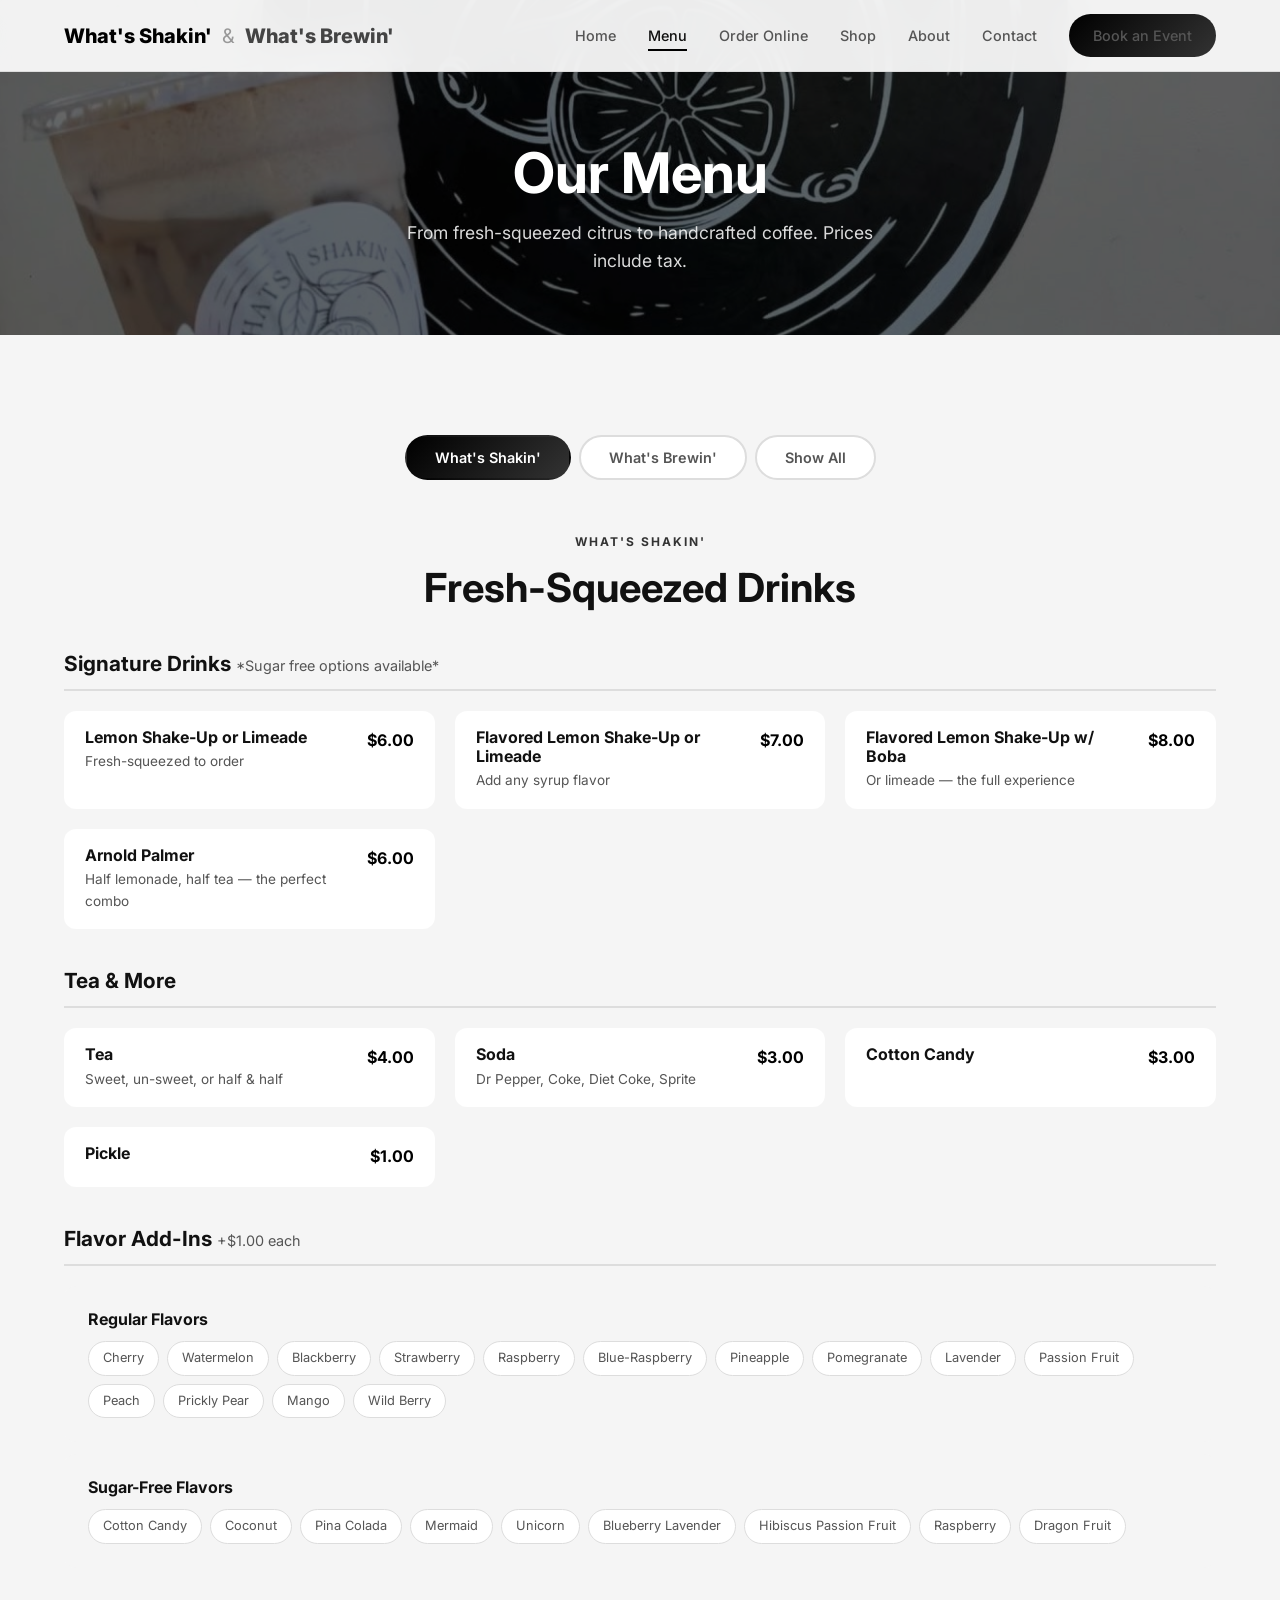
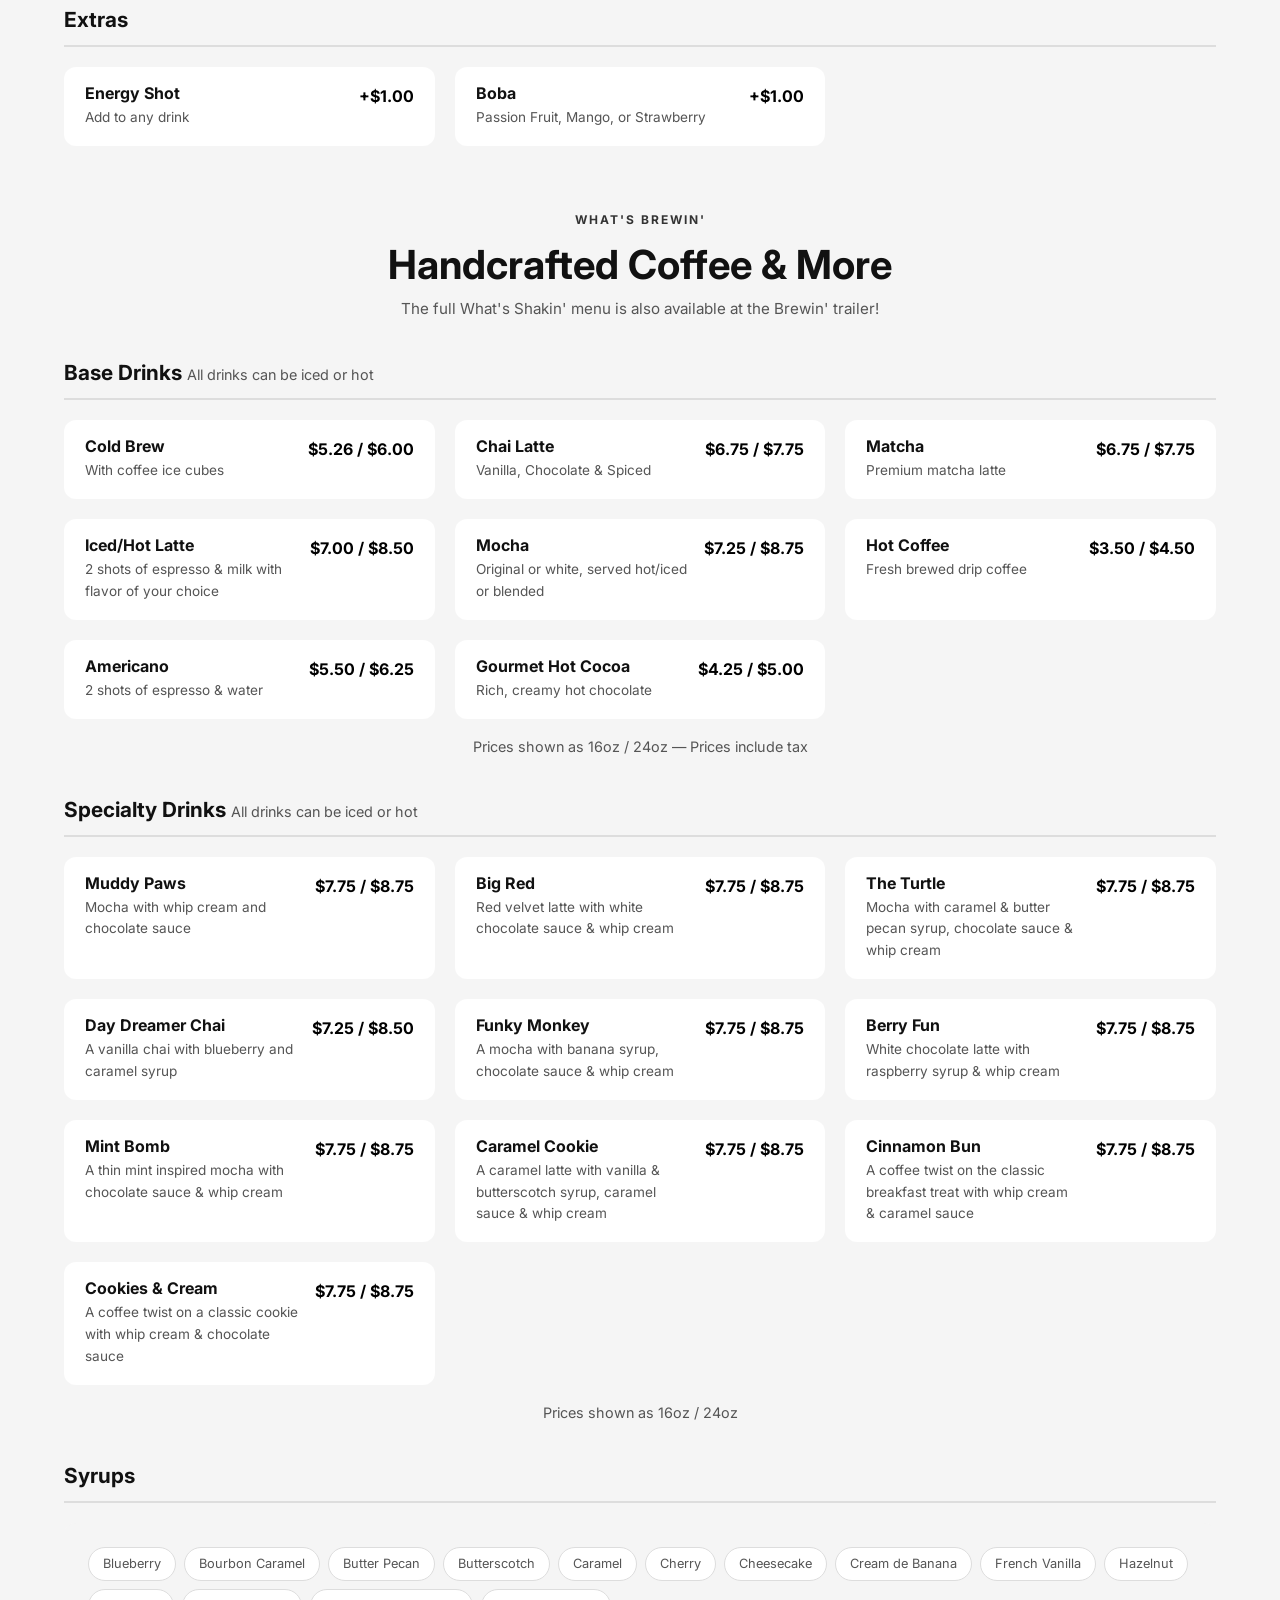
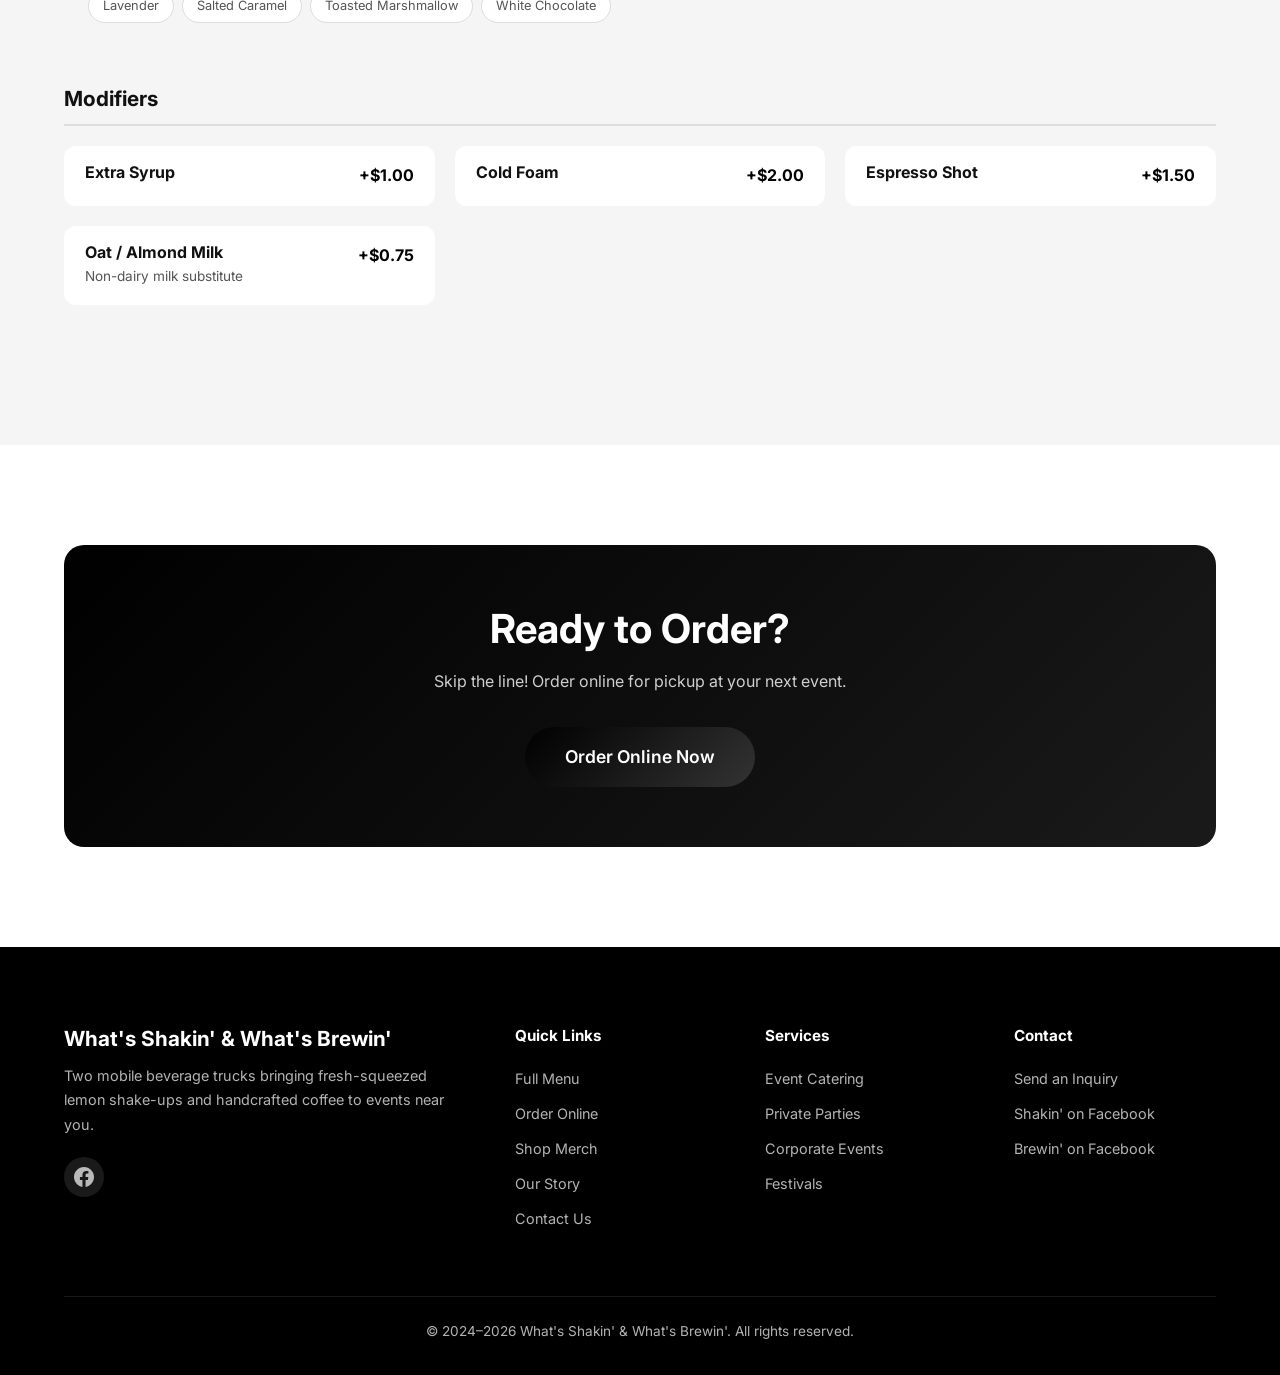
==== commit 6014deb7: "Update all menu prices and descriptions to match new 2026 menus - What's Shakin': new tiered pricing" ====
--- a/menu.html
+++ b/menu.html
@@ -60,29 +60,36 @@
         </div>
 
         <div class="menu-category">
-          <h3>Signature Drinks</h3>
-          <div class="menu-grid">
-            <div class="menu-item">
-              <div class="menu-item-info">
-                <h4>Lemon Shake-Up</h4>
-                <p>32oz of fresh-squeezed goodness. Stevia available.</p>
+          <h3>Signature Drinks <span style="font-weight:400;font-size:0.9rem;color:var(--text-light)">*Sugar free options available*</span></h3>
+          <div class="menu-grid">
+            <div class="menu-item">
+              <div class="menu-item-info">
+                <h4>Lemon Shake-Up or Limeade</h4>
+                <p>Fresh-squeezed to order</p>
               </div>
               <span class="menu-item-price shakin-price">$6.00</span>
             </div>
             <div class="menu-item">
               <div class="menu-item-info">
-                <h4>Limeade</h4>
-                <p>Fresh-squeezed limeade, 32oz. Stevia available.</p>
+                <h4>Flavored Lemon Shake-Up or Limeade</h4>
+                <p>Add any syrup flavor</p>
+              </div>
+              <span class="menu-item-price shakin-price">$7.00</span>
+            </div>
+            <div class="menu-item">
+              <div class="menu-item-info">
+                <h4>Flavored Lemon Shake-Up w/ Boba</h4>
+                <p>Or limeade — the full experience</p>
+              </div>
+              <span class="menu-item-price shakin-price">$8.00</span>
+            </div>
+            <div class="menu-item">
+              <div class="menu-item-info">
+                <h4>Arnold Palmer</h4>
+                <p>Half lemonade, half tea — the perfect combo</p>
               </div>
               <span class="menu-item-price shakin-price">$6.00</span>
             </div>
-            <div class="menu-item">
-              <div class="menu-item-info">
-                <h4>Arnold Palmer</h4>
-                <p>Half lemonade, half tea — the perfect combo.</p>
-              </div>
-              <span class="menu-item-price shakin-price">$5.00</span>
-            </div>
           </div>
         </div>
 
@@ -91,22 +98,8 @@
           <div class="menu-grid">
             <div class="menu-item">
               <div class="menu-item-info">
-                <h4>Sweet Tea</h4>
-                <p>Classic sweet tea</p>
-              </div>
-              <span class="menu-item-price shakin-price">$4.00</span>
-            </div>
-            <div class="menu-item">
-              <div class="menu-item-info">
-                <h4>Unsweet Tea</h4>
-                <p>Unsweet for the purists</p>
-              </div>
-              <span class="menu-item-price shakin-price">$4.00</span>
-            </div>
-            <div class="menu-item">
-              <div class="menu-item-info">
-                <h4>Half & Half Tea</h4>
-                <p>Half sweet, half unsweet</p>
+                <h4>Tea</h4>
+                <p>Sweet, un-sweet, or half &amp; half</p>
               </div>
               <span class="menu-item-price shakin-price">$4.00</span>
             </div>
@@ -115,14 +108,19 @@
                 <h4>Soda</h4>
                 <p>Dr Pepper, Coke, Diet Coke, Sprite</p>
               </div>
-              <span class="menu-item-price shakin-price">$2.00</span>
-            </div>
-            <div class="menu-item">
-              <div class="menu-item-info">
-                <h4>Water</h4>
-                <p>Bottled water</p>
-              </div>
-              <span class="menu-item-price shakin-price">$2.00</span>
+              <span class="menu-item-price shakin-price">$3.00</span>
+            </div>
+            <div class="menu-item">
+              <div class="menu-item-info">
+                <h4>Cotton Candy</h4>
+              </div>
+              <span class="menu-item-price shakin-price">$3.00</span>
+            </div>
+            <div class="menu-item">
+              <div class="menu-item-info">
+                <h4>Pickle</h4>
+              </div>
+              <span class="menu-item-price shakin-price">$1.00</span>
             </div>
           </div>
         </div>
@@ -135,17 +133,16 @@
               <span class="addon-tag">Cherry</span>
               <span class="addon-tag">Watermelon</span>
               <span class="addon-tag">Blackberry</span>
-              <span class="addon-tag">Green Apple</span>
               <span class="addon-tag">Strawberry</span>
               <span class="addon-tag">Raspberry</span>
               <span class="addon-tag">Blue-Raspberry</span>
+              <span class="addon-tag">Pineapple</span>
               <span class="addon-tag">Pomegranate</span>
               <span class="addon-tag">Lavender</span>
               <span class="addon-tag">Passion Fruit</span>
               <span class="addon-tag">Peach</span>
               <span class="addon-tag">Prickly Pear</span>
               <span class="addon-tag">Mango</span>
-              <span class="addon-tag">Huckleberry</span>
               <span class="addon-tag">Wild Berry</span>
             </div>
           </div>
@@ -160,60 +157,27 @@
               <span class="addon-tag">Blueberry Lavender</span>
               <span class="addon-tag">Hibiscus Passion Fruit</span>
               <span class="addon-tag">Raspberry</span>
-              <span class="addon-tag">Dragonfruit Acai</span>
-            </div>
-          </div>
-        </div>
-
-        <div class="menu-category">
-          <h3>Boba <span style="font-weight:400;font-size:0.9rem;color:var(--text-light)">+$1.00</span></h3>
-          <div class="menu-addons">
-            <div class="addon-tags">
-              <span class="addon-tag">Strawberry Boba</span>
-              <span class="addon-tag">Mango Boba</span>
-              <span class="addon-tag">Passion Fruit Boba</span>
-            </div>
-          </div>
-        </div>
-
-        <div class="menu-category">
-          <h3>Other Items</h3>
-          <div class="menu-grid">
-            <div class="menu-item">
-              <div class="menu-item-info"><h4>Cotton Candy</h4></div>
-              <span class="menu-item-price shakin-price">$3.00</span>
-            </div>
-            <div class="menu-item">
-              <div class="menu-item-info"><h4>Pickles</h4></div>
-              <span class="menu-item-price shakin-price">$1.00</span>
-            </div>
-            <div class="menu-item">
-              <div class="menu-item-info">
-                <h4>Flavored Coffee Beans — Caramel Bourbon Pecan</h4>
-                <p>8oz bag</p>
-              </div>
-              <span class="menu-item-price shakin-price">$12.15</span>
-            </div>
-            <div class="menu-item">
-              <div class="menu-item-info">
-                <h4>Flavored Coffee Beans — Caramel Bourbon Pecan</h4>
-                <p>16oz bag</p>
-              </div>
-              <span class="menu-item-price shakin-price">$23.00</span>
-            </div>
-            <div class="menu-item">
-              <div class="menu-item-info">
-                <h4>Espresso Beans</h4>
-                <p>8oz bag</p>
-              </div>
-              <span class="menu-item-price shakin-price">$12.15</span>
-            </div>
-            <div class="menu-item">
-              <div class="menu-item-info">
-                <h4>Espresso Beans</h4>
-                <p>16oz bag</p>
-              </div>
-              <span class="menu-item-price shakin-price">$23.99</span>
+              <span class="addon-tag">Dragon Fruit</span>
+            </div>
+          </div>
+        </div>
+
+        <div class="menu-category">
+          <h3>Extras</h3>
+          <div class="menu-grid">
+            <div class="menu-item">
+              <div class="menu-item-info">
+                <h4>Energy Shot</h4>
+                <p>Add to any drink</p>
+              </div>
+              <span class="menu-item-price shakin-price">+$1.00</span>
+            </div>
+            <div class="menu-item">
+              <div class="menu-item-info">
+                <h4>Boba</h4>
+                <p>Passion Fruit, Mango, or Strawberry</p>
+              </div>
+              <span class="menu-item-price shakin-price">+$1.00</span>
             </div>
           </div>
         </div>
@@ -228,49 +192,42 @@
         </div>
 
         <div class="menu-category">
-          <h3>Base Drinks</h3>
+          <h3>Base Drinks <span style="font-weight:400;font-size:0.9rem;color:var(--text-light)">All drinks can be iced or hot</span></h3>
           <div class="menu-grid">
             <div class="menu-item">
               <div class="menu-item-info">
                 <h4>Cold Brew</h4>
-                <p>Smooth & bold, served cold</p>
-              </div>
-              <span class="menu-item-price brewin-price">$5.50 / $6.25</span>
+                <p>With coffee ice cubes</p>
+              </div>
+              <span class="menu-item-price brewin-price">$5.26 / $6.00</span>
             </div>
             <div class="menu-item">
               <div class="menu-item-info">
                 <h4>Chai Latte</h4>
-                <p>Spiced chai with steamed milk</p>
-              </div>
-              <span class="menu-item-price brewin-price">$6.50 / $7.25</span>
+                <p>Vanilla, Chocolate &amp; Spiced</p>
+              </div>
+              <span class="menu-item-price brewin-price">$6.75 / $7.75</span>
             </div>
             <div class="menu-item">
               <div class="menu-item-info">
                 <h4>Matcha</h4>
                 <p>Premium matcha latte</p>
               </div>
-              <span class="menu-item-price brewin-price">$6.50 / $7.75</span>
-            </div>
-            <div class="menu-item">
-              <div class="menu-item-info">
-                <h4>Latte</h4>
-                <p>Classic espresso & steamed milk</p>
-              </div>
-              <span class="menu-item-price brewin-price">$6.50 / $7.75</span>
+              <span class="menu-item-price brewin-price">$6.75 / $7.75</span>
+            </div>
+            <div class="menu-item">
+              <div class="menu-item-info">
+                <h4>Iced/Hot Latte</h4>
+                <p>2 shots of espresso &amp; milk with flavor of your choice</p>
+              </div>
+              <span class="menu-item-price brewin-price">$7.00 / $8.50</span>
             </div>
             <div class="menu-item">
               <div class="menu-item-info">
                 <h4>Mocha</h4>
-                <p>Espresso, chocolate & steamed milk</p>
-              </div>
-              <span class="menu-item-price brewin-price">$6.50 / $7.75</span>
-            </div>
-            <div class="menu-item">
-              <div class="menu-item-info">
-                <h4>Americano</h4>
-                <p>Bold espresso with hot water</p>
-              </div>
-              <span class="menu-item-price brewin-price">$4.25 / $5.00</span>
+                <p>Original or white, served hot/iced or blended</p>
+              </div>
+              <span class="menu-item-price brewin-price">$7.25 / $8.75</span>
             </div>
             <div class="menu-item">
               <div class="menu-item-info">
@@ -281,17 +238,10 @@
             </div>
             <div class="menu-item">
               <div class="menu-item-info">
-                <h4>Hot Apple Cider</h4>
-                <p>Warm spiced apple cider</p>
-              </div>
-              <span class="menu-item-price brewin-price">$4.00 / $4.50</span>
-            </div>
-            <div class="menu-item">
-              <div class="menu-item-info">
-                <h4>Hot Tea</h4>
-                <p>Assorted tea selection</p>
-              </div>
-              <span class="menu-item-price brewin-price">$3.00 / $3.50</span>
+                <h4>Americano</h4>
+                <p>2 shots of espresso &amp; water</p>
+              </div>
+              <span class="menu-item-price brewin-price">$5.50 / $6.25</span>
             </div>
             <div class="menu-item">
               <div class="menu-item-info">
@@ -301,96 +251,92 @@
               <span class="menu-item-price brewin-price">$4.25 / $5.00</span>
             </div>
           </div>
+          <p style="text-align:center;margin-top:16px;color:var(--text-light);font-size:0.9rem">Prices shown as 16oz / 24oz &mdash; Prices include tax</p>
+        </div>
+
+        <div class="menu-category">
+          <h3>Specialty Drinks <span style="font-weight:400;font-size:0.9rem;color:var(--text-light)">All drinks can be iced or hot</span></h3>
+          <div class="menu-grid">
+            <div class="menu-item">
+              <div class="menu-item-info">
+                <h4>Muddy Paws</h4>
+                <p>Mocha with whip cream and chocolate sauce</p>
+              </div>
+              <span class="menu-item-price brewin-price">$7.75 / $8.75</span>
+            </div>
+            <div class="menu-item">
+              <div class="menu-item-info">
+                <h4>Big Red</h4>
+                <p>Red velvet latte with white chocolate sauce &amp; whip cream</p>
+              </div>
+              <span class="menu-item-price brewin-price">$7.75 / $8.75</span>
+            </div>
+            <div class="menu-item">
+              <div class="menu-item-info">
+                <h4>The Turtle</h4>
+                <p>Mocha with caramel &amp; butter pecan syrup, chocolate sauce &amp; whip cream</p>
+              </div>
+              <span class="menu-item-price brewin-price">$7.75 / $8.75</span>
+            </div>
+            <div class="menu-item">
+              <div class="menu-item-info">
+                <h4>Day Dreamer Chai</h4>
+                <p>A vanilla chai with blueberry and caramel syrup</p>
+              </div>
+              <span class="menu-item-price brewin-price">$7.25 / $8.50</span>
+            </div>
+            <div class="menu-item">
+              <div class="menu-item-info">
+                <h4>Funky Monkey</h4>
+                <p>A mocha with banana syrup, chocolate sauce &amp; whip cream</p>
+              </div>
+              <span class="menu-item-price brewin-price">$7.75 / $8.75</span>
+            </div>
+            <div class="menu-item">
+              <div class="menu-item-info">
+                <h4>Berry Fun</h4>
+                <p>White chocolate latte with raspberry syrup &amp; whip cream</p>
+              </div>
+              <span class="menu-item-price brewin-price">$7.75 / $8.75</span>
+            </div>
+            <div class="menu-item">
+              <div class="menu-item-info">
+                <h4>Mint Bomb</h4>
+                <p>A thin mint inspired mocha with chocolate sauce &amp; whip cream</p>
+              </div>
+              <span class="menu-item-price brewin-price">$7.75 / $8.75</span>
+            </div>
+            <div class="menu-item">
+              <div class="menu-item-info">
+                <h4>Caramel Cookie</h4>
+                <p>A caramel latte with vanilla &amp; butterscotch syrup, caramel sauce &amp; whip cream</p>
+              </div>
+              <span class="menu-item-price brewin-price">$7.75 / $8.75</span>
+            </div>
+            <div class="menu-item">
+              <div class="menu-item-info">
+                <h4>Cinnamon Bun</h4>
+                <p>A coffee twist on the classic breakfast treat with whip cream &amp; caramel sauce</p>
+              </div>
+              <span class="menu-item-price brewin-price">$7.75 / $8.75</span>
+            </div>
+            <div class="menu-item">
+              <div class="menu-item-info">
+                <h4>Cookies &amp; Cream</h4>
+                <p>A coffee twist on a classic cookie with whip cream &amp; chocolate sauce</p>
+              </div>
+              <span class="menu-item-price brewin-price">$7.75 / $8.75</span>
+            </div>
+          </div>
           <p style="text-align:center;margin-top:16px;color:var(--text-light);font-size:0.9rem">Prices shown as 16oz / 24oz</p>
         </div>
 
         <div class="menu-category">
-          <h3>Specialty Drinks</h3>
-          <div class="menu-grid">
-            <div class="menu-item">
-              <div class="menu-item-info">
-                <h4>Muddy Paws</h4>
-                <p>Our most popular specialty drink!</p>
-              </div>
-              <span class="menu-item-price brewin-price">$7.25 / $8.50</span>
-            </div>
-            <div class="menu-item">
-              <div class="menu-item-info">
-                <h4>Big Red</h4>
-                <p>Bold & unforgettable</p>
-              </div>
-              <span class="menu-item-price brewin-price">$7.25 / $8.50</span>
-            </div>
-            <div class="menu-item">
-              <div class="menu-item-info">
-                <h4>The Turtle</h4>
-                <p>Rich caramel & chocolate layers</p>
-              </div>
-              <span class="menu-item-price brewin-price">$7.25 / $8.50</span>
-            </div>
-            <div class="menu-item">
-              <div class="menu-item-info">
-                <h4>Day Dreamer Chai</h4>
-                <p>Our twist on classic chai</p>
-              </div>
-              <span class="menu-item-price brewin-price">$7.00 / $8.25</span>
-            </div>
-            <div class="menu-item">
-              <div class="menu-item-info">
-                <h4>Funky Monkey</h4>
-                <p>A fun, fruity coffee creation</p>
-              </div>
-              <span class="menu-item-price brewin-price">$7.00 / $8.25</span>
-            </div>
-            <div class="menu-item">
-              <div class="menu-item-info">
-                <h4>Berry Fun</h4>
-                <p>Berry-forward & refreshing</p>
-              </div>
-              <span class="menu-item-price brewin-price">$7.00 / $8.25</span>
-            </div>
-            <div class="menu-item">
-              <div class="menu-item-info">
-                <h4>Mint Bomb</h4>
-                <p>Cool mint meets bold espresso</p>
-              </div>
-              <span class="menu-item-price brewin-price">$7.25 / $8.50</span>
-            </div>
-            <div class="menu-item">
-              <div class="menu-item-info">
-                <h4>Caramel Cookie</h4>
-                <p>Sweet caramel cookie perfection</p>
-              </div>
-              <span class="menu-item-price brewin-price">$7.25 / $8.50</span>
-            </div>
-            <div class="menu-item">
-              <div class="menu-item-info">
-                <h4>Cinnamon Bun</h4>
-                <p>Warm cinnamon bun flavors in a cup</p>
-              </div>
-              <span class="menu-item-price brewin-price">$7.25 / $8.50</span>
-            </div>
-            <div class="menu-item">
-              <div class="menu-item-info">
-                <h4>Cookies & Cream</h4>
-                <p>Dessert in a cup</p>
-              </div>
-              <span class="menu-item-price brewin-price">$7.25 / $8.50</span>
-            </div>
-          </div>
-          <p style="text-align:center;margin-top:16px;color:var(--text-light);font-size:0.9rem">Prices shown as 16oz / 24oz</p>
-        </div>
-
-        <div class="menu-category">
-          <h3>Syrup Flavors <span style="font-weight:400;font-size:0.9rem;color:var(--text-light)">Add to any drink</span></h3>
+          <h3>Syrups</h3>
           <div class="menu-addons">
-            <h4>Regular Syrups</h4>
             <div class="addon-tags">
-              <span class="addon-tag">Almond</span>
-              <span class="addon-tag">Apple</span>
               <span class="addon-tag">Blueberry</span>
               <span class="addon-tag">Bourbon Caramel</span>
-              <span class="addon-tag">Butter Rum</span>
               <span class="addon-tag">Butter Pecan</span>
               <span class="addon-tag">Butterscotch</span>
               <span class="addon-tag">Caramel</span>
@@ -399,26 +345,10 @@
               <span class="addon-tag">Cream de Banana</span>
               <span class="addon-tag">French Vanilla</span>
               <span class="addon-tag">Hazelnut</span>
-              <span class="addon-tag">Irish Cream</span>
               <span class="addon-tag">Lavender</span>
-              <span class="addon-tag">Peanut Butter</span>
-              <span class="addon-tag">Raspberry</span>
               <span class="addon-tag">Salted Caramel</span>
-              <span class="addon-tag">S'mores</span>
               <span class="addon-tag">Toasted Marshmallow</span>
               <span class="addon-tag">White Chocolate</span>
-            </div>
-          </div>
-          <div class="menu-addons" style="margin-top:12px">
-            <h4>Sugar-Free Syrups</h4>
-            <div class="addon-tags">
-              <span class="addon-tag">Brown Sugar Cinnamon SF</span>
-              <span class="addon-tag">Chocolate SF</span>
-              <span class="addon-tag">Chocolate Chip Cookie Dough SF</span>
-              <span class="addon-tag">French Vanilla SF</span>
-              <span class="addon-tag">Hazelnut SF</span>
-              <span class="addon-tag">Vanilla Bean SF</span>
-              <span class="addon-tag">White Chocolate SF</span>
             </div>
           </div>
         </div>
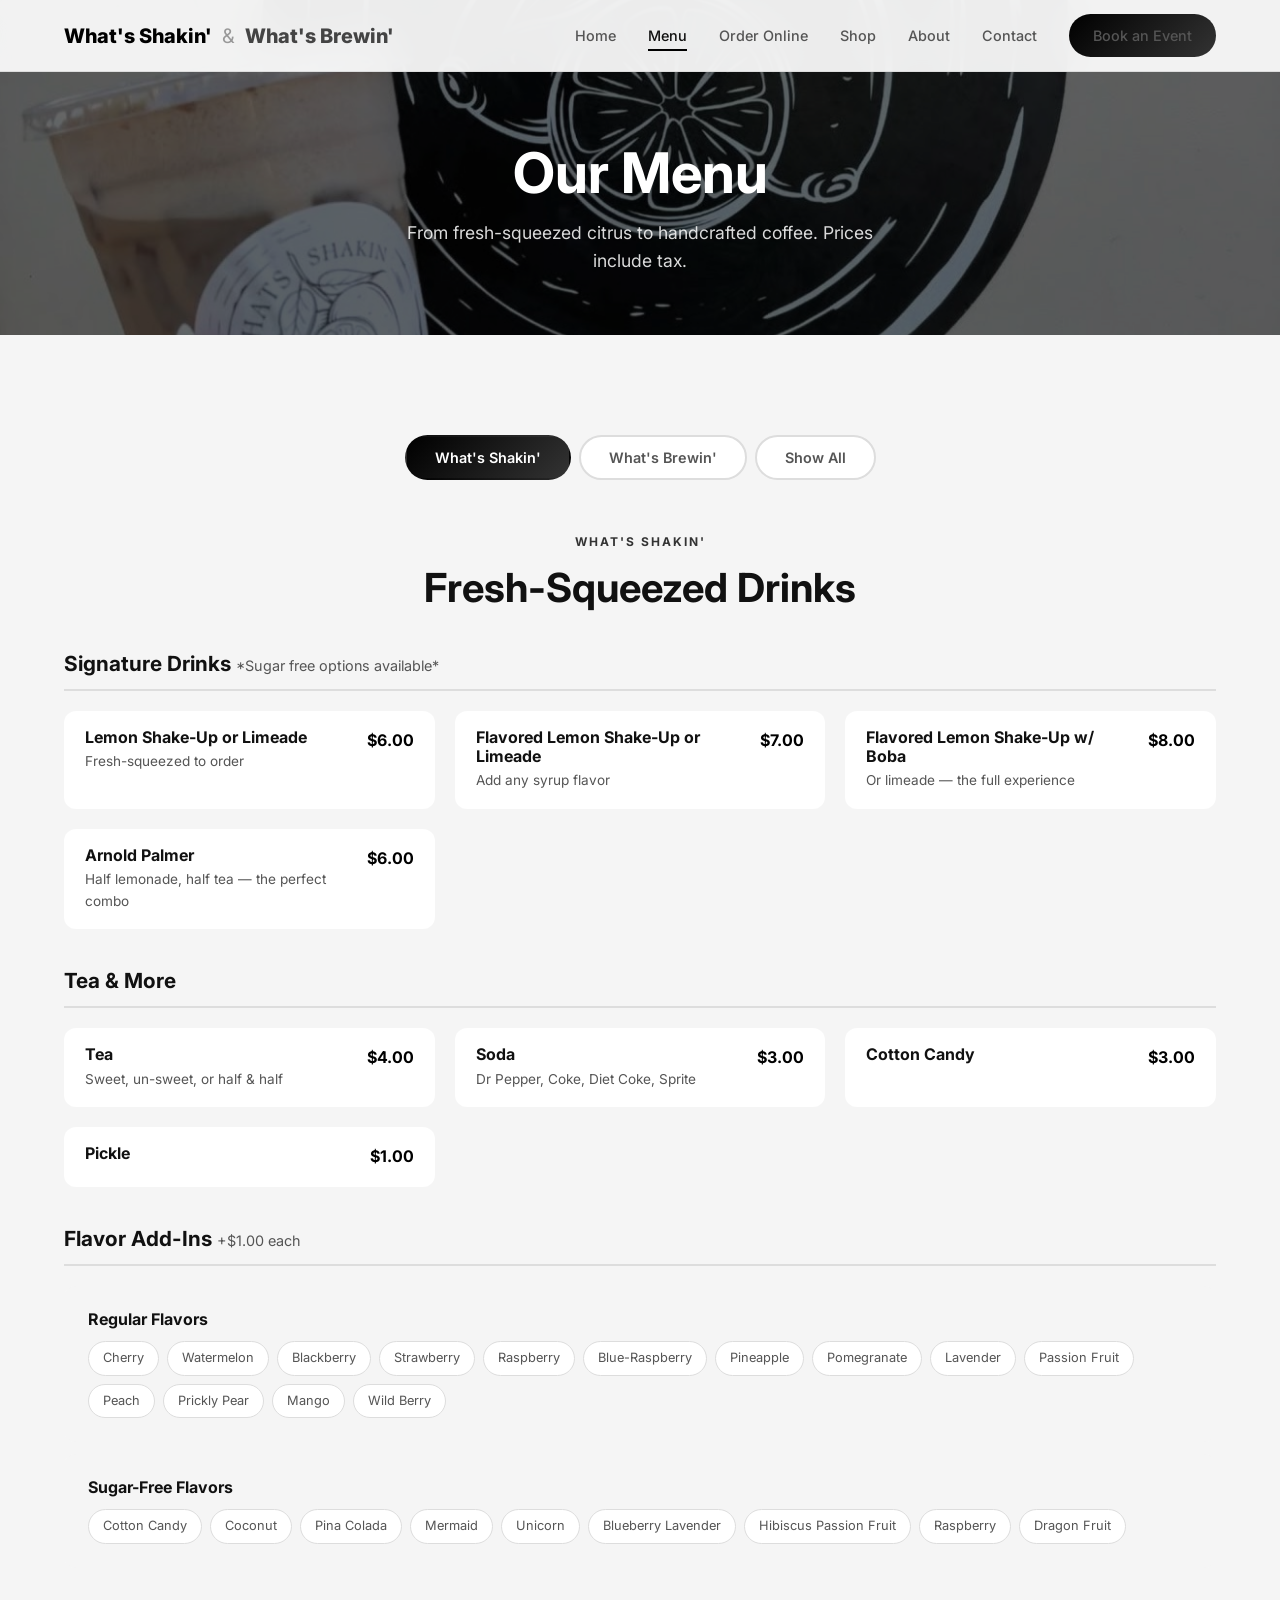
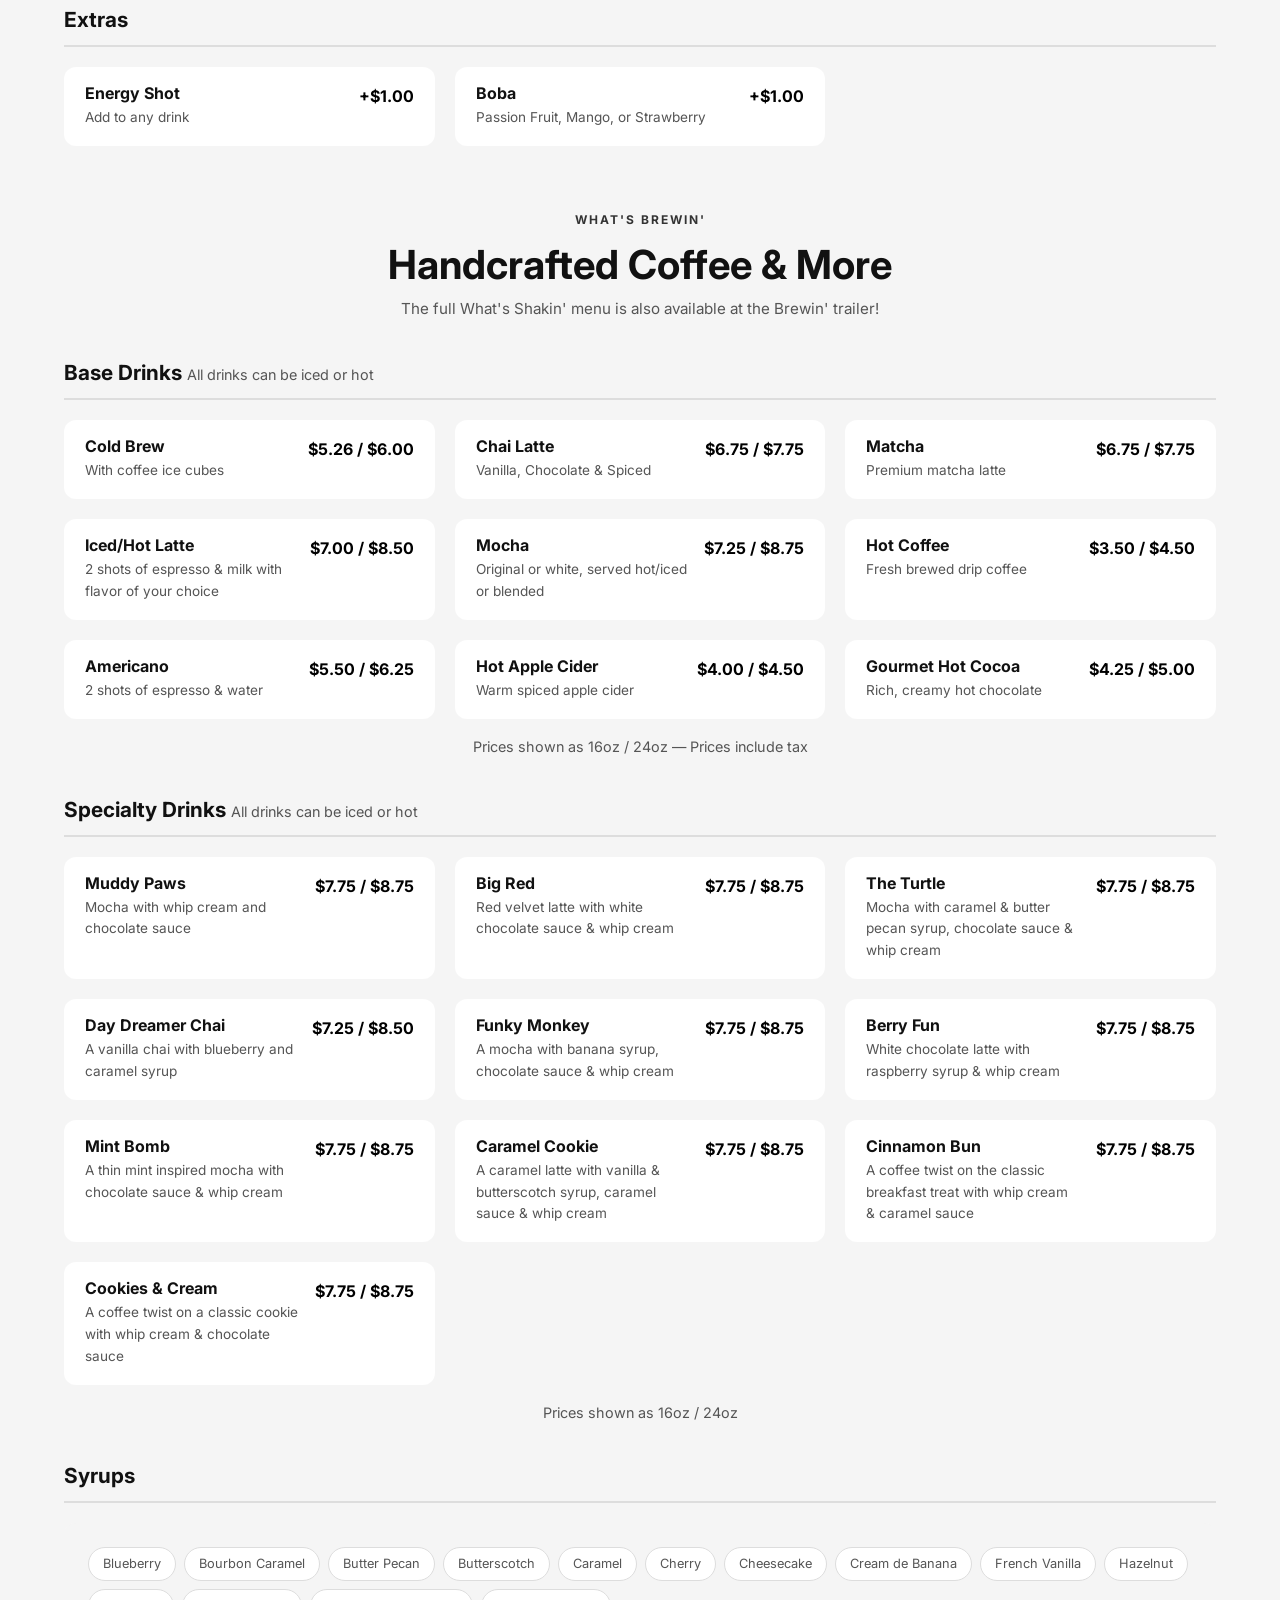
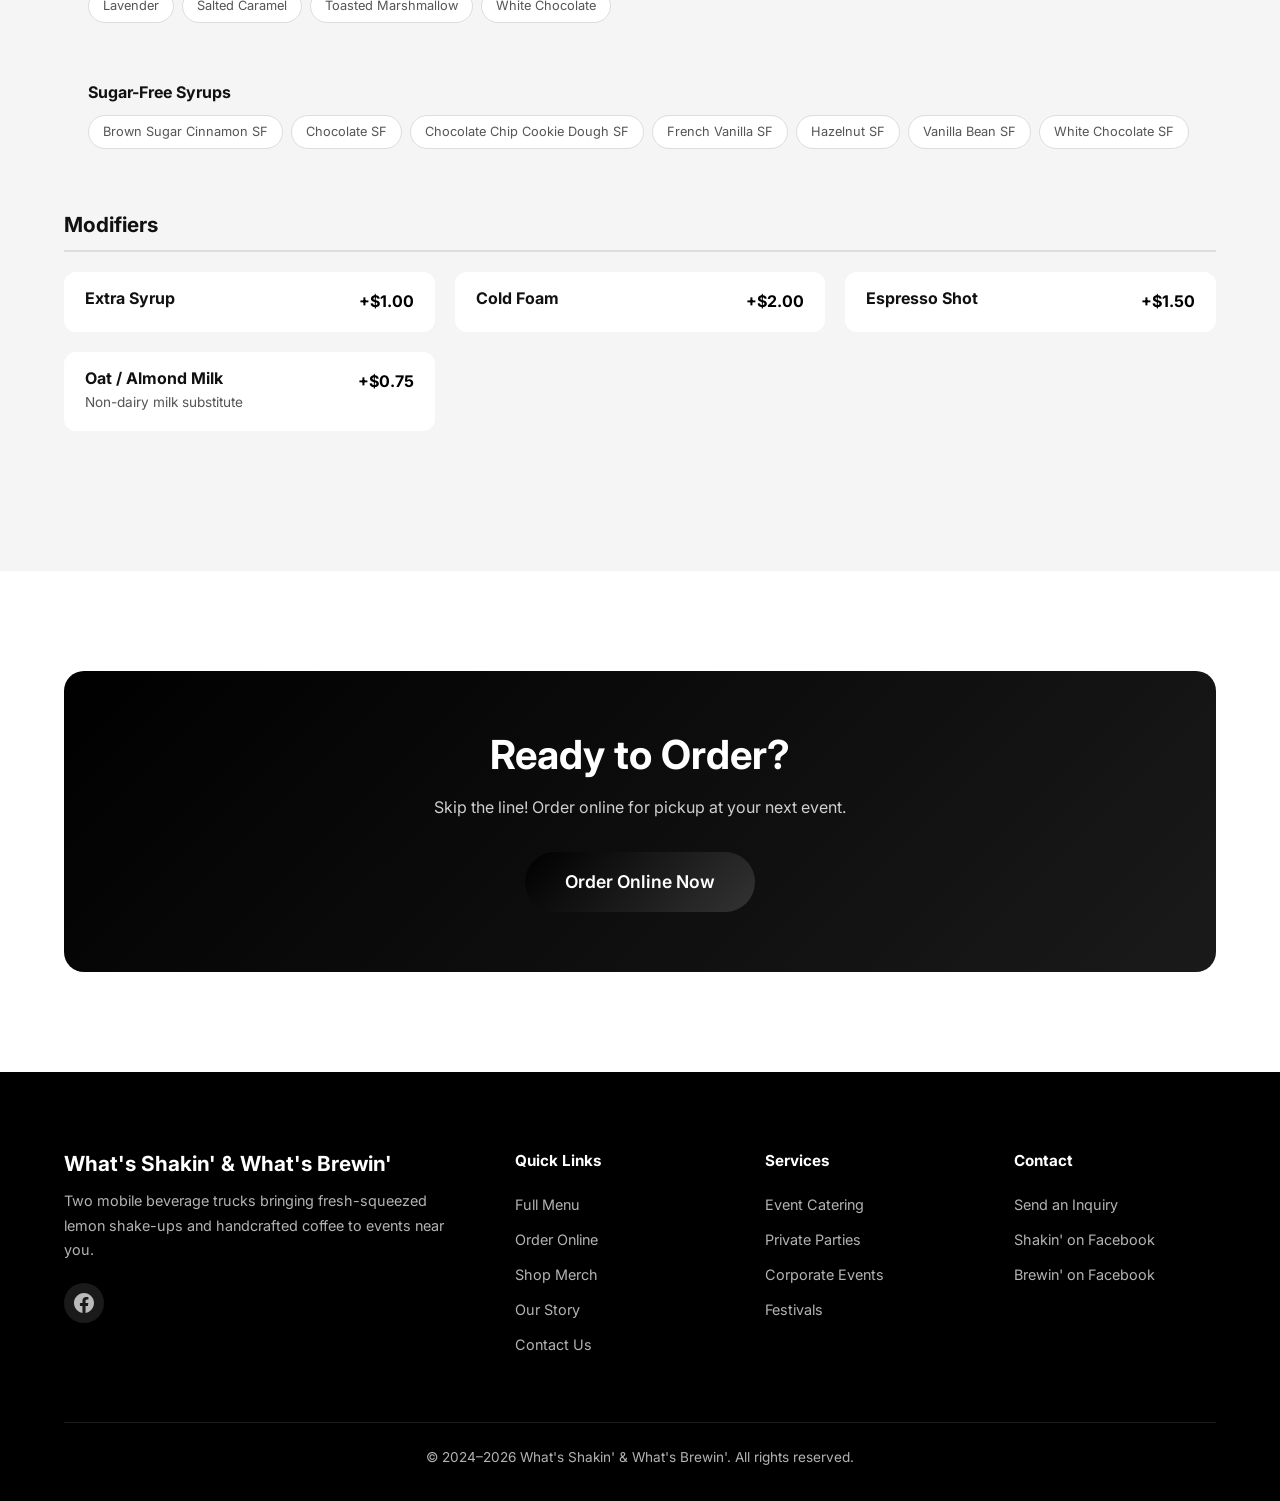
==== commit ded7cfbb: "Add back Hot Apple Cider and Sugar-Free Syrups to Brewin' menu Co-Authored-By: Claude Opus 4.6 (1M c" ====
--- a/menu.html
+++ b/menu.html
@@ -245,6 +245,13 @@
             </div>
             <div class="menu-item">
               <div class="menu-item-info">
+                <h4>Hot Apple Cider</h4>
+                <p>Warm spiced apple cider</p>
+              </div>
+              <span class="menu-item-price brewin-price">$4.00 / $4.50</span>
+            </div>
+            <div class="menu-item">
+              <div class="menu-item-info">
                 <h4>Gourmet Hot Cocoa</h4>
                 <p>Rich, creamy hot chocolate</p>
               </div>
@@ -351,6 +358,18 @@
               <span class="addon-tag">White Chocolate</span>
             </div>
           </div>
+          <div class="menu-addons" style="margin-top:12px">
+            <h4>Sugar-Free Syrups</h4>
+            <div class="addon-tags">
+              <span class="addon-tag">Brown Sugar Cinnamon SF</span>
+              <span class="addon-tag">Chocolate SF</span>
+              <span class="addon-tag">Chocolate Chip Cookie Dough SF</span>
+              <span class="addon-tag">French Vanilla SF</span>
+              <span class="addon-tag">Hazelnut SF</span>
+              <span class="addon-tag">Vanilla Bean SF</span>
+              <span class="addon-tag">White Chocolate SF</span>
+            </div>
+          </div>
         </div>
 
         <div class="menu-category">
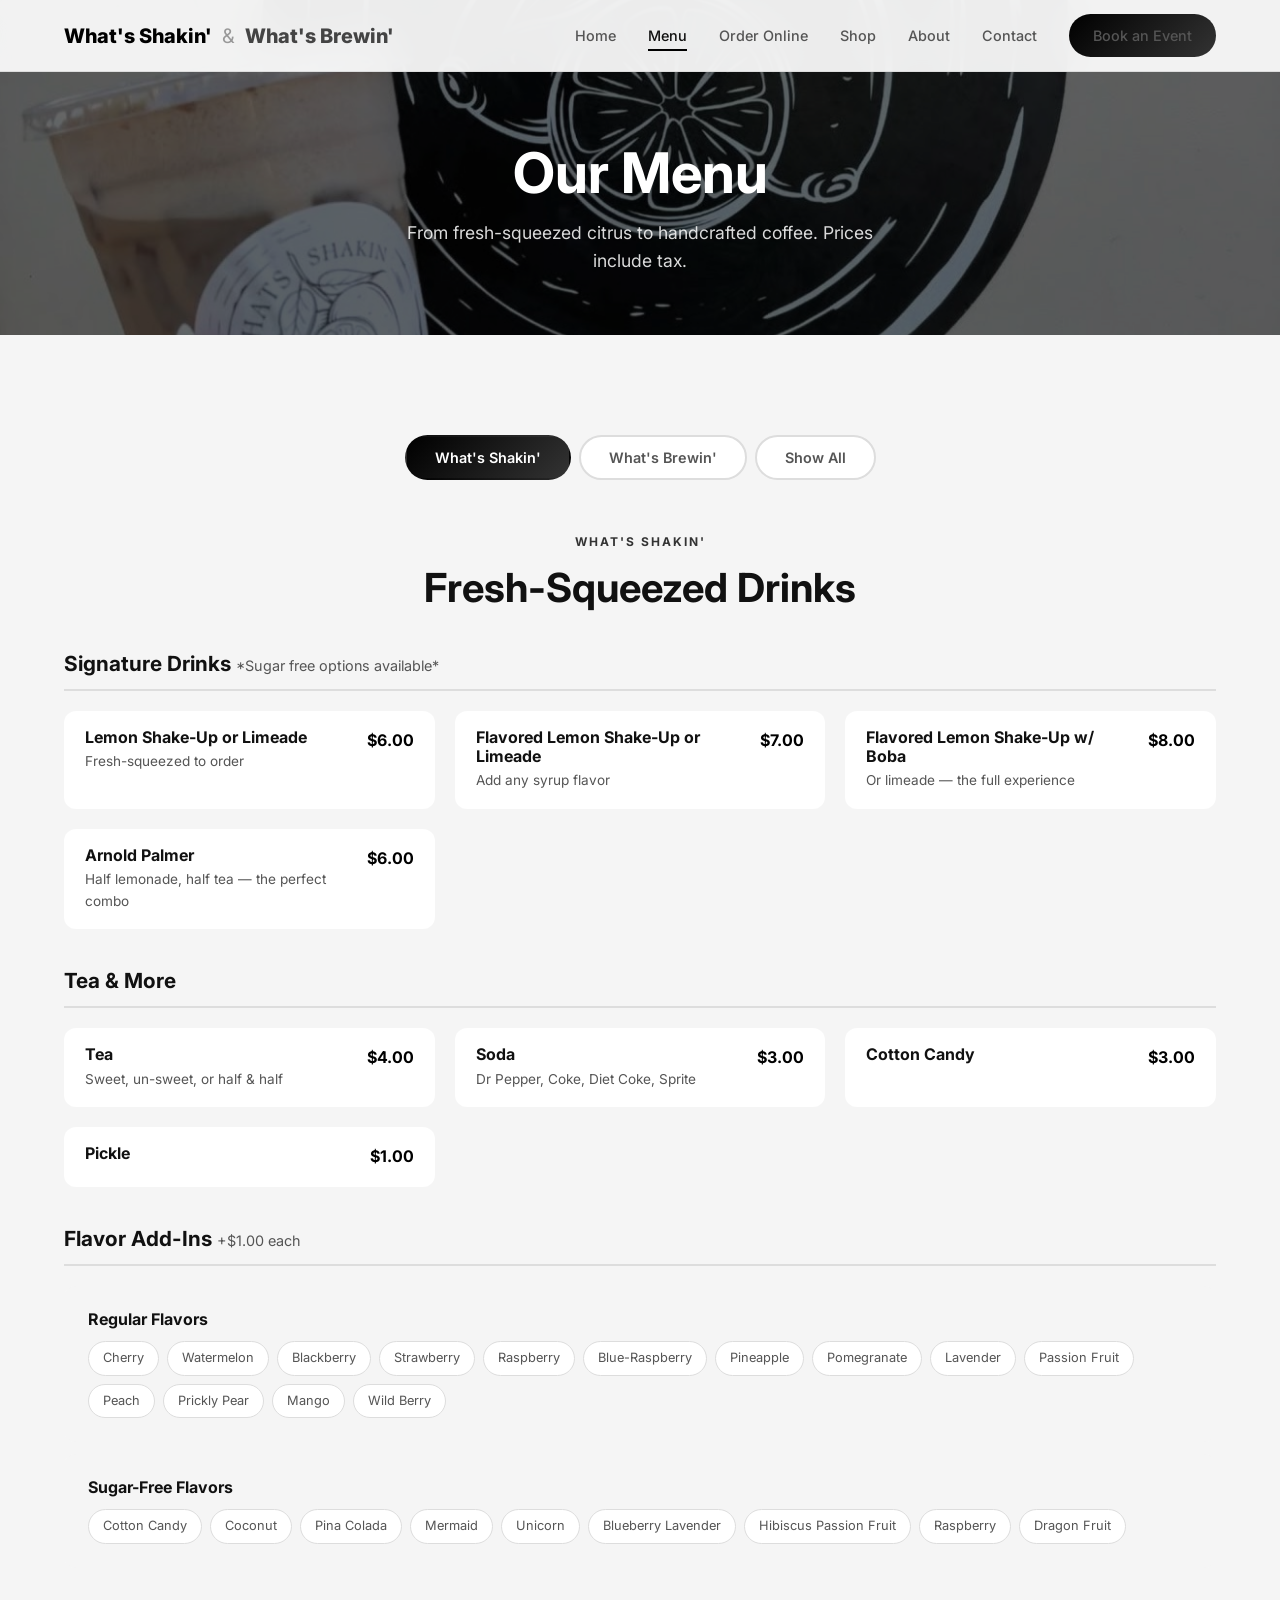
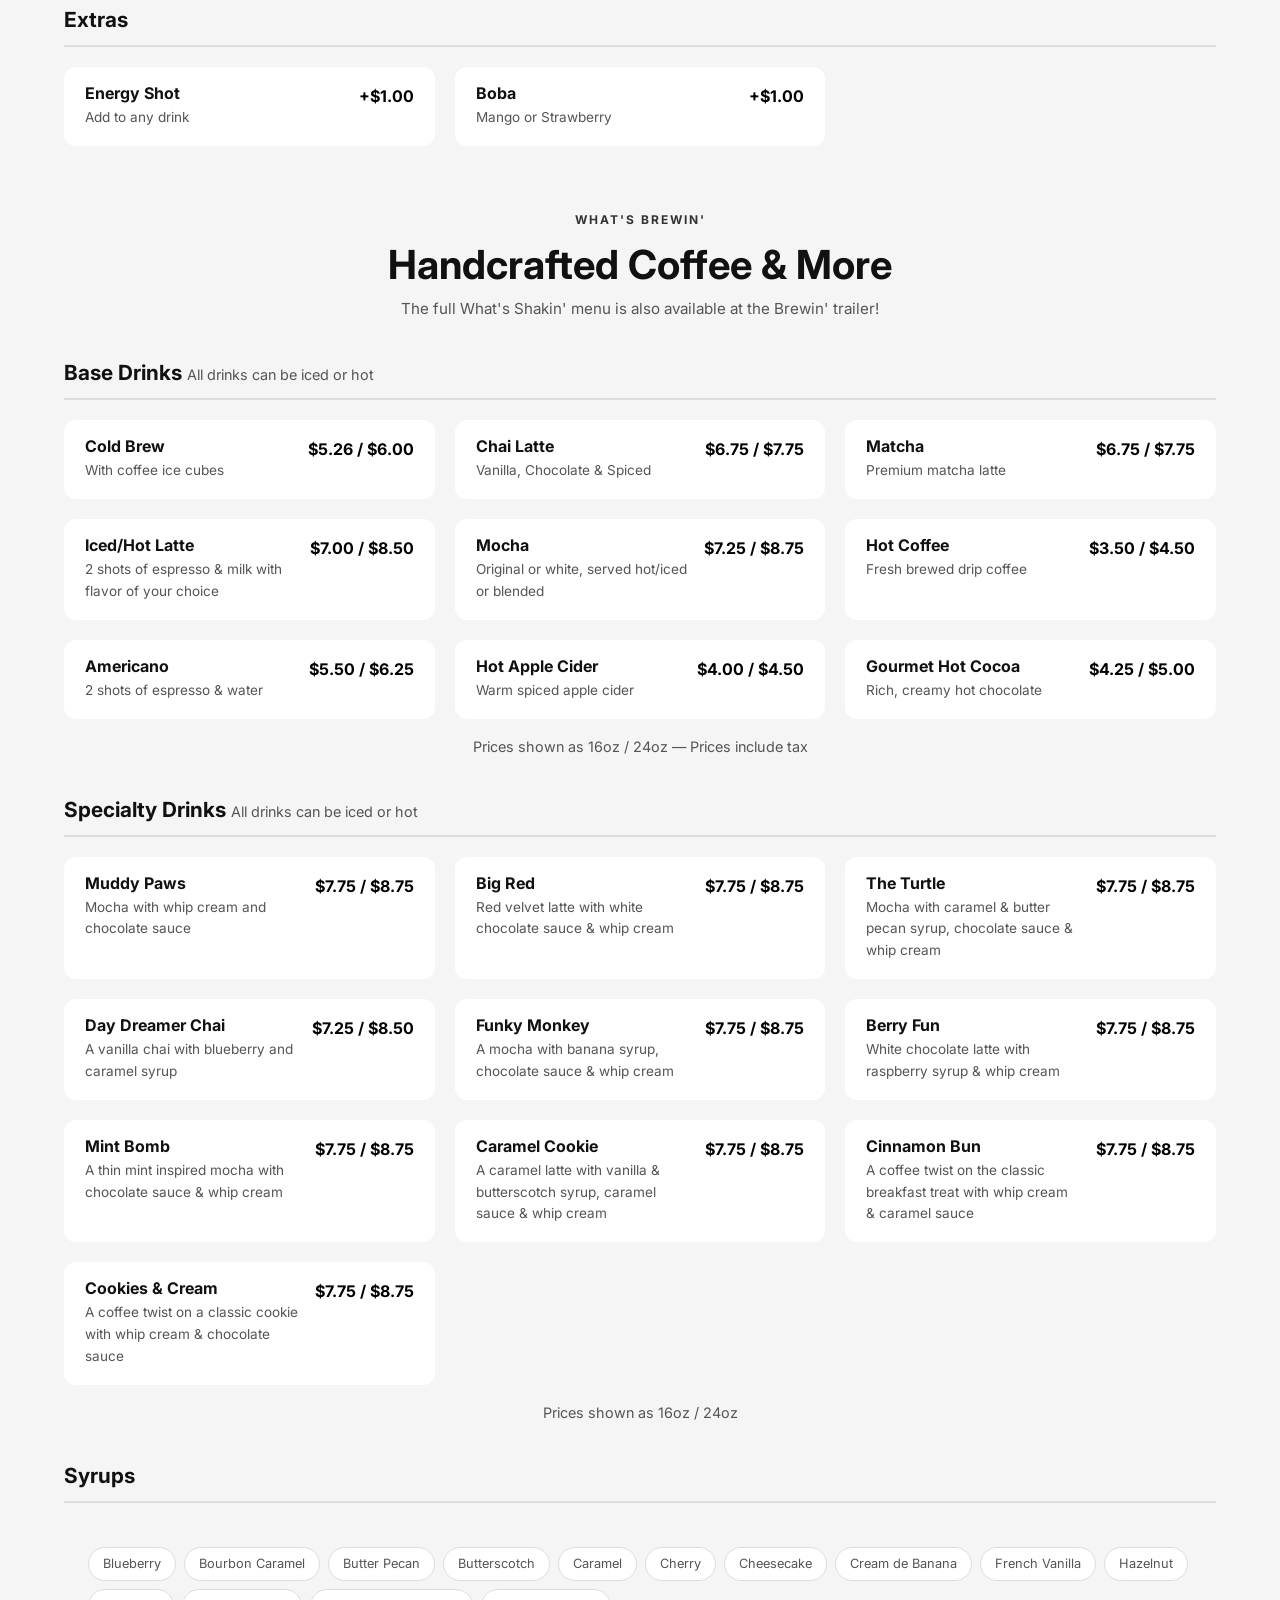
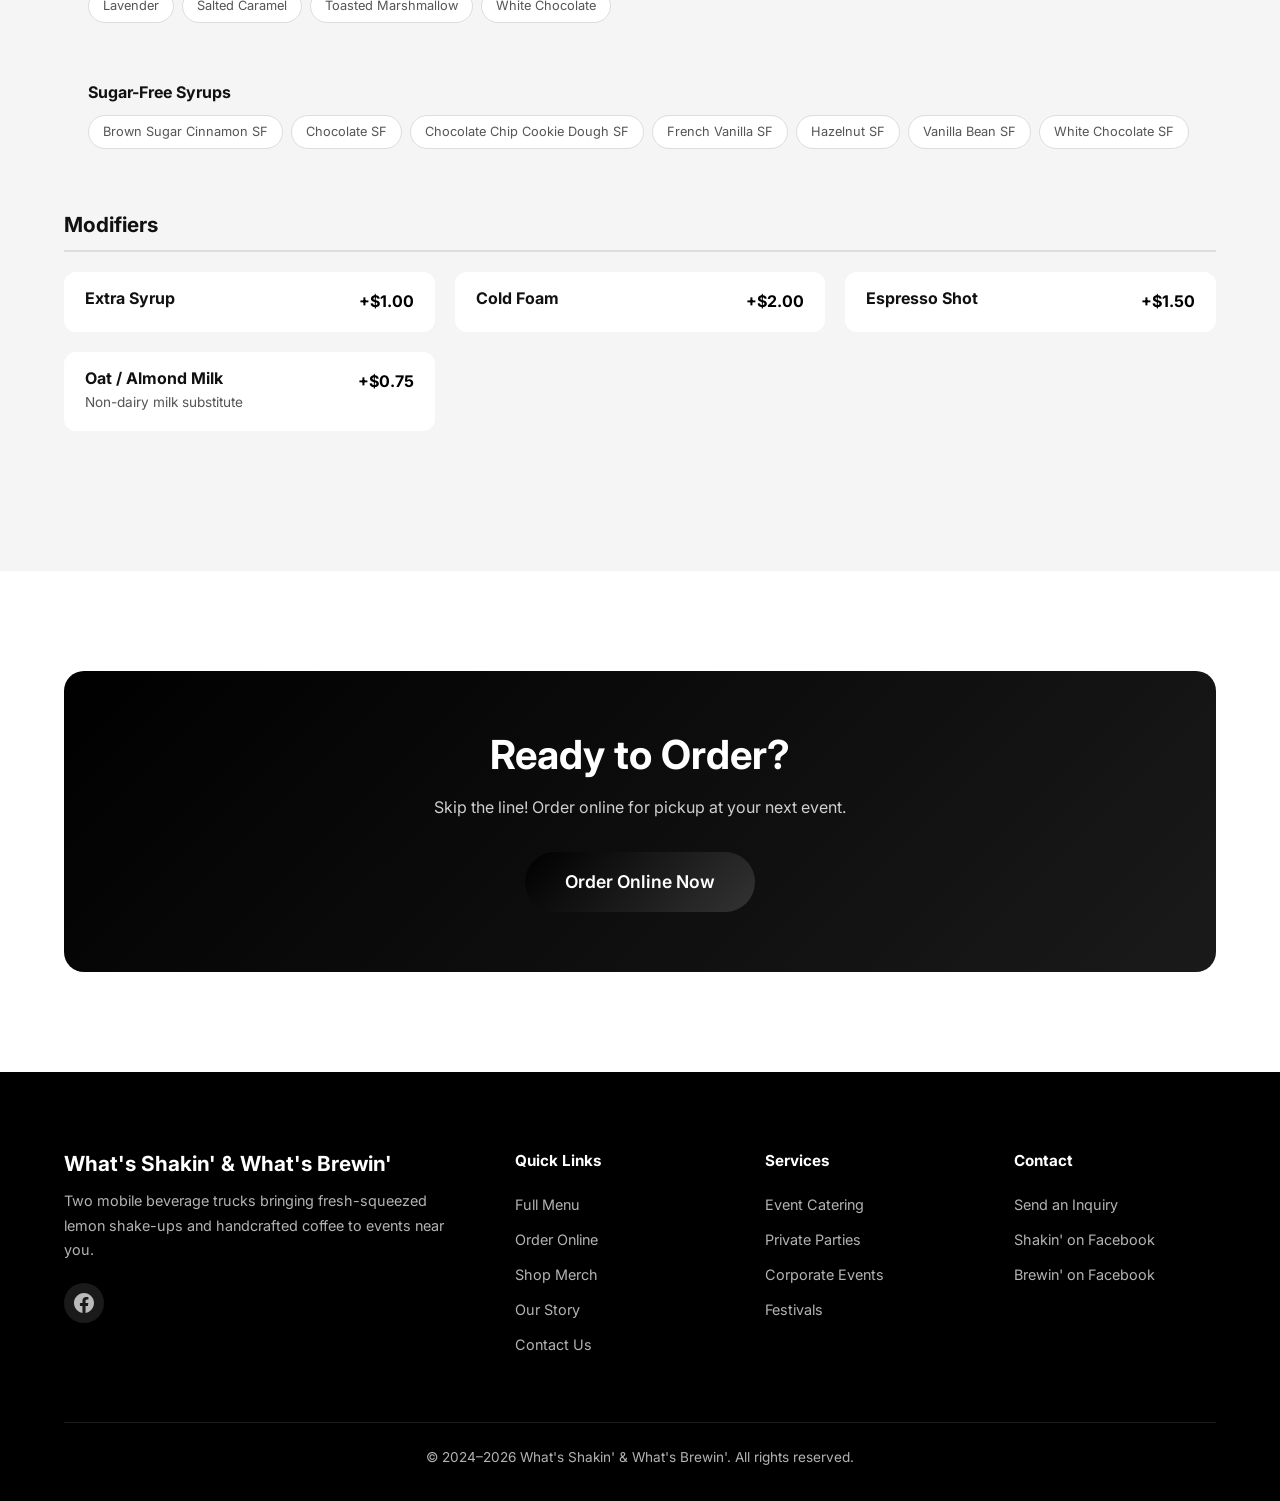
==== commit 41119ce1: "Menu: remove Passion Fruit from boba flavors (no longer offered) Co-authored-by: Co-Pilot <copilot@w" ====
--- a/menu.html
+++ b/menu.html
@@ -175,7 +175,7 @@
             <div class="menu-item">
               <div class="menu-item-info">
                 <h4>Boba</h4>
-                <p>Passion Fruit, Mango, or Strawberry</p>
+                <p>Mango or Strawberry</p>
               </div>
               <span class="menu-item-price shakin-price">+$1.00</span>
             </div>
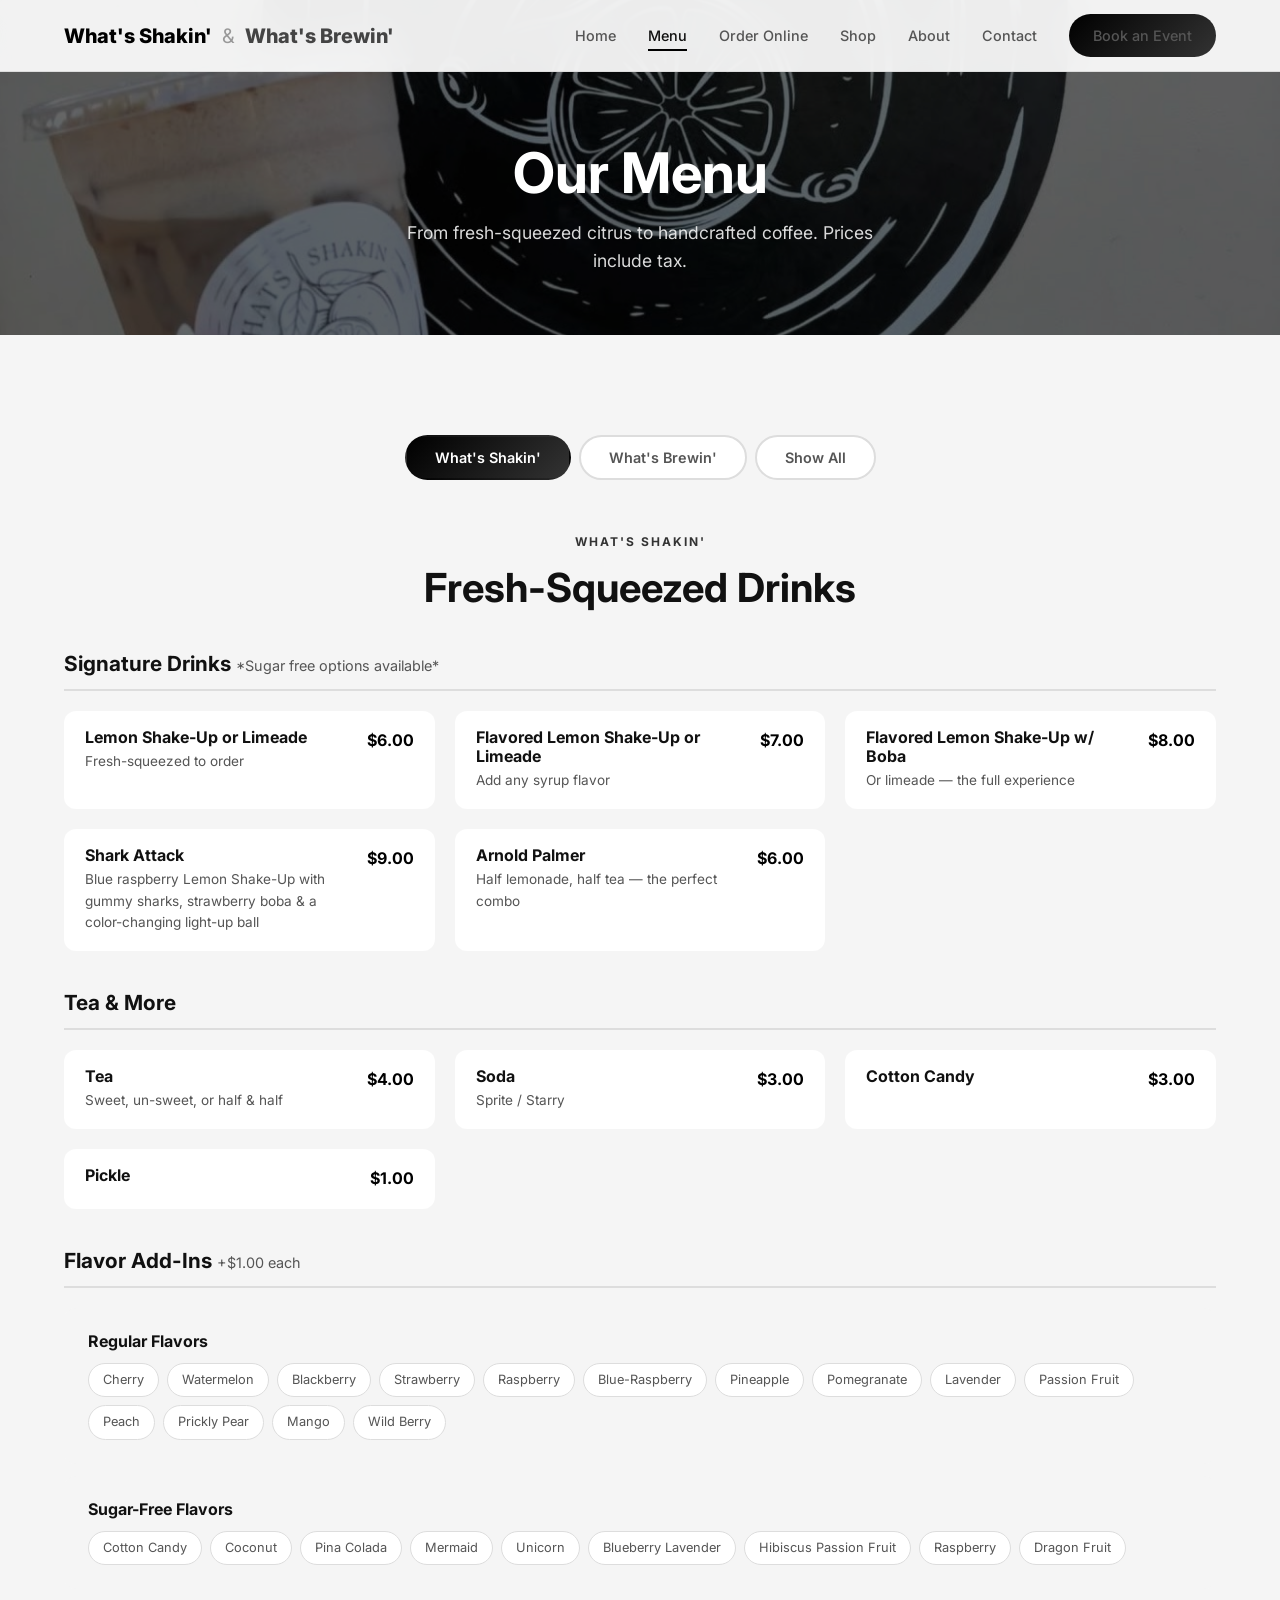
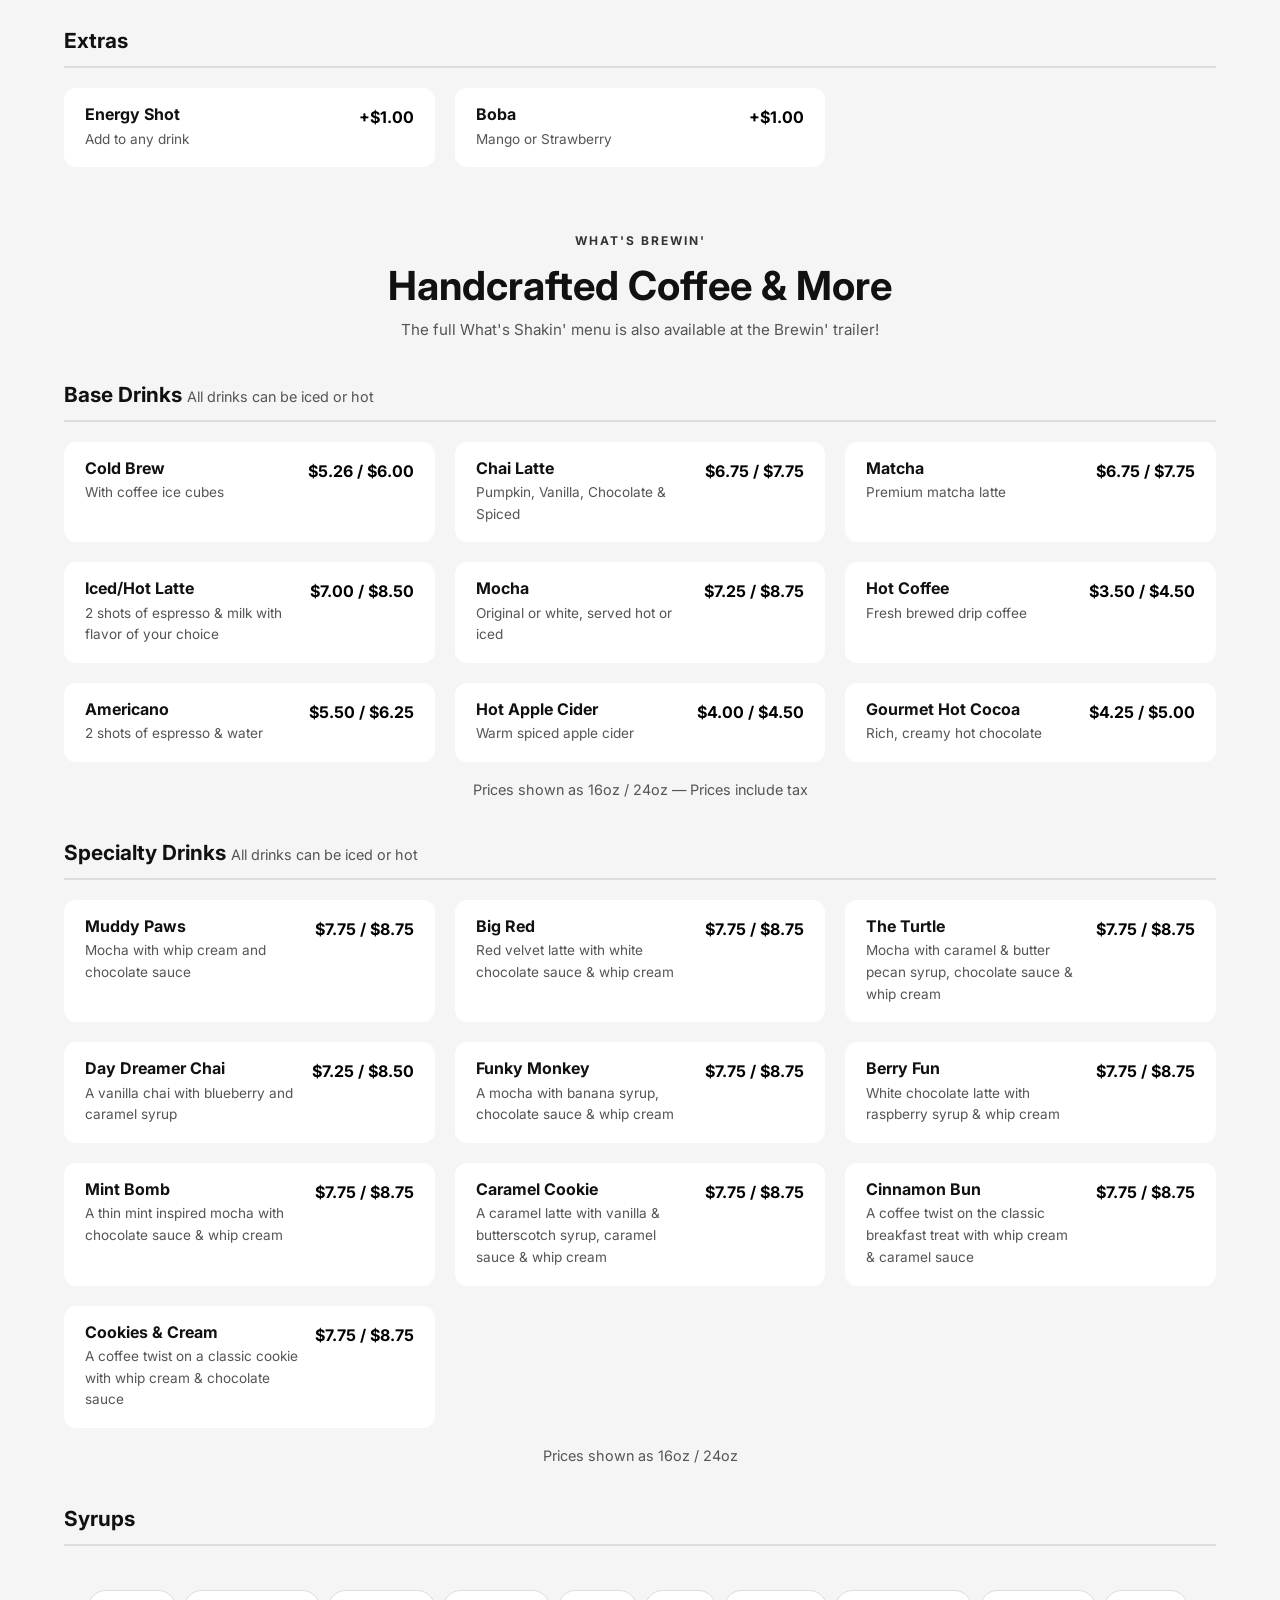
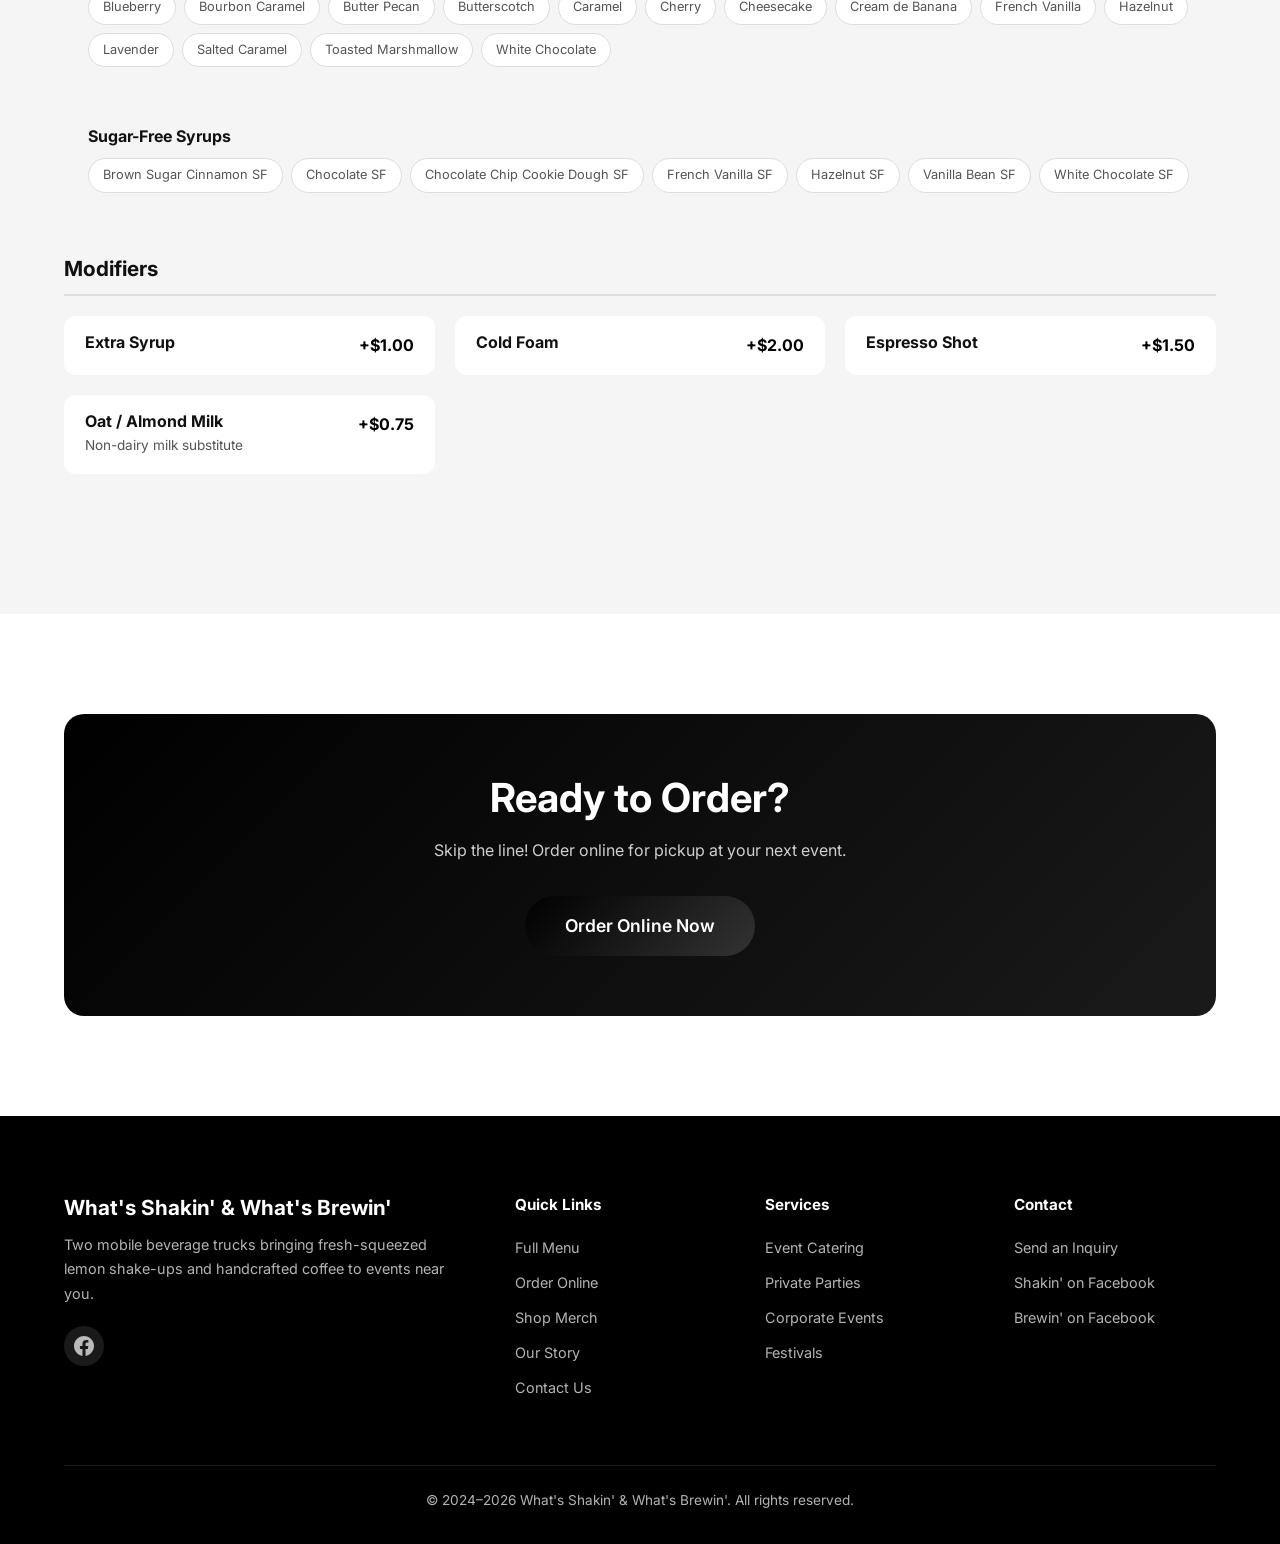
==== commit 426713a8: "Menu: soda now Sprite/Starry, add Shark Attack, add Pumpkin chai, drop 'blended' from Mocha" ====
--- a/menu.html
+++ b/menu.html
@@ -85,6 +85,13 @@
             </div>
             <div class="menu-item">
               <div class="menu-item-info">
+                <h4>Shark Attack</h4>
+                <p>Blue raspberry Lemon Shake-Up with gummy sharks, strawberry boba &amp; a color-changing light-up ball</p>
+              </div>
+              <span class="menu-item-price shakin-price">$9.00</span>
+            </div>
+            <div class="menu-item">
+              <div class="menu-item-info">
                 <h4>Arnold Palmer</h4>
                 <p>Half lemonade, half tea — the perfect combo</p>
               </div>
@@ -106,7 +113,7 @@
             <div class="menu-item">
               <div class="menu-item-info">
                 <h4>Soda</h4>
-                <p>Dr Pepper, Coke, Diet Coke, Sprite</p>
+                <p>Sprite / Starry</p>
               </div>
               <span class="menu-item-price shakin-price">$3.00</span>
             </div>
@@ -204,7 +211,7 @@
             <div class="menu-item">
               <div class="menu-item-info">
                 <h4>Chai Latte</h4>
-                <p>Vanilla, Chocolate &amp; Spiced</p>
+                <p>Pumpkin, Vanilla, Chocolate &amp; Spiced</p>
               </div>
               <span class="menu-item-price brewin-price">$6.75 / $7.75</span>
             </div>
@@ -225,7 +232,7 @@
             <div class="menu-item">
               <div class="menu-item-info">
                 <h4>Mocha</h4>
-                <p>Original or white, served hot/iced or blended</p>
+                <p>Original or white, served hot or iced</p>
               </div>
               <span class="menu-item-price brewin-price">$7.25 / $8.75</span>
             </div>
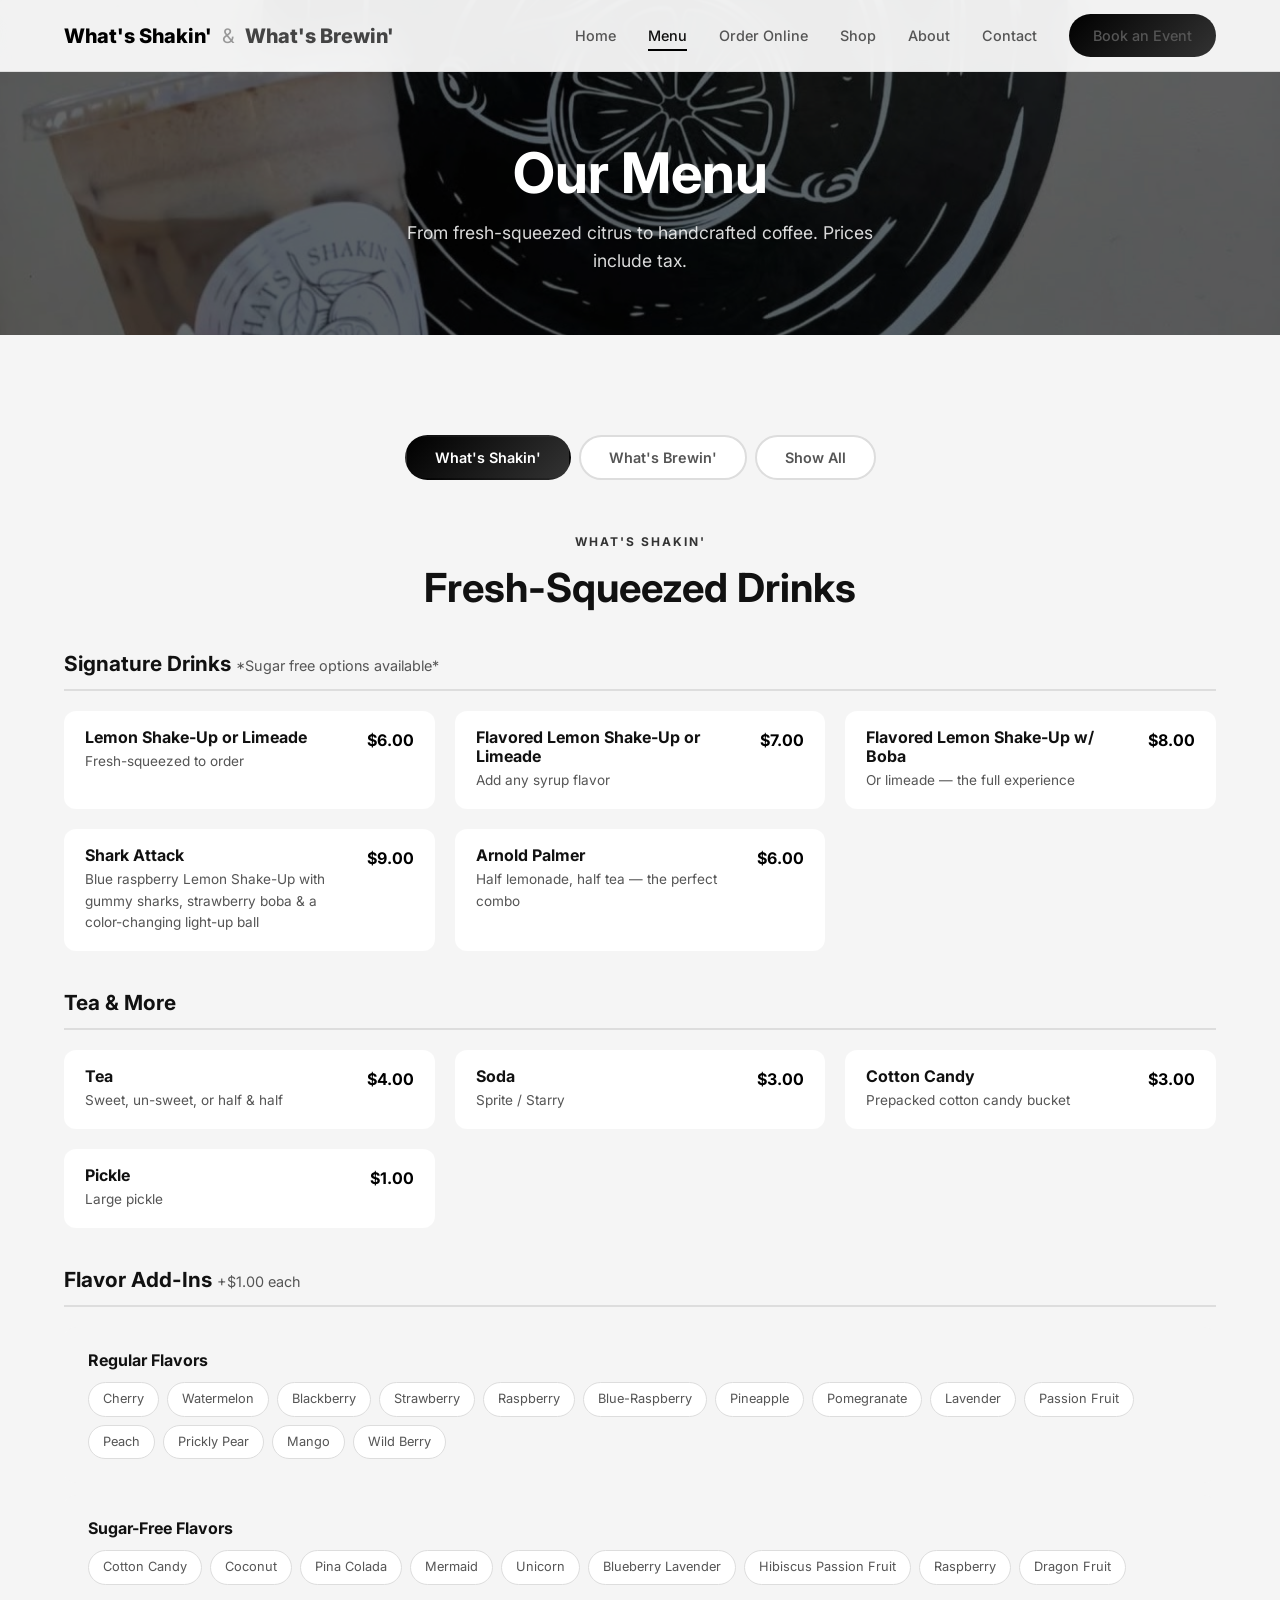
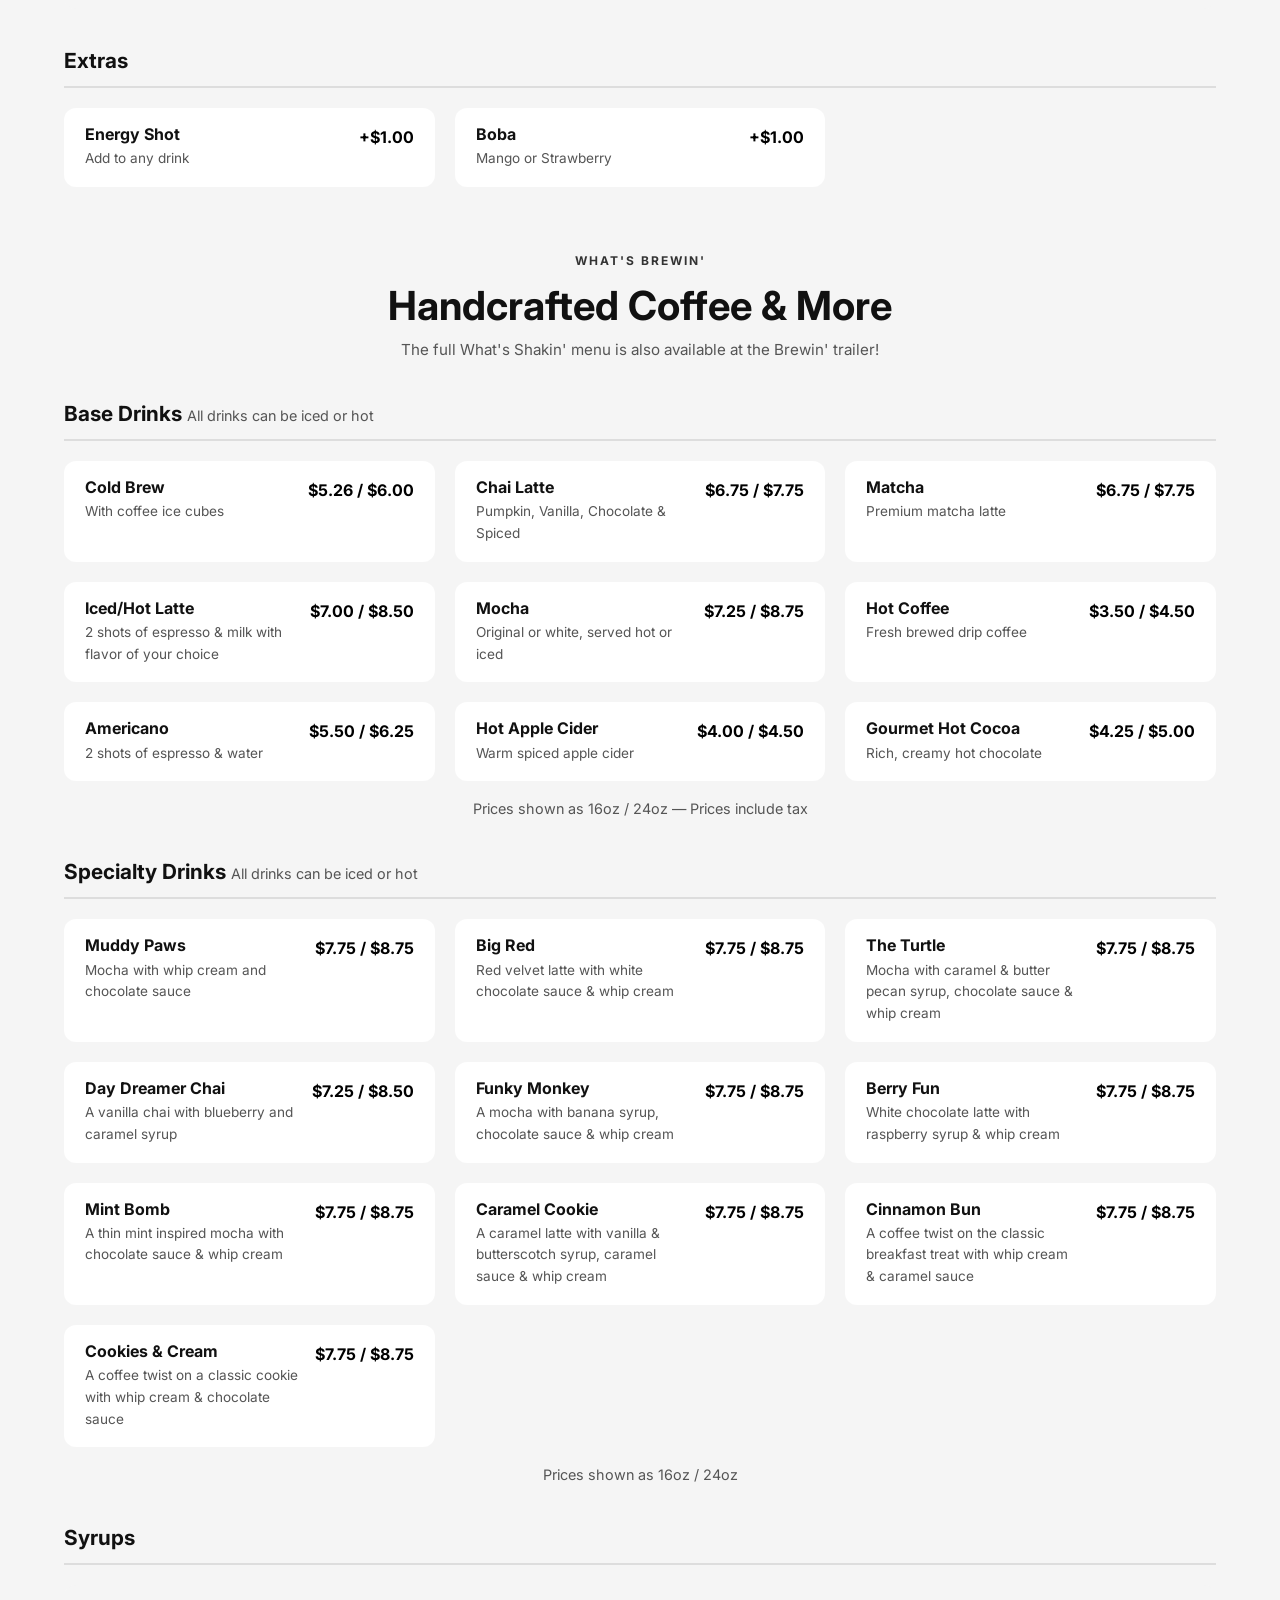
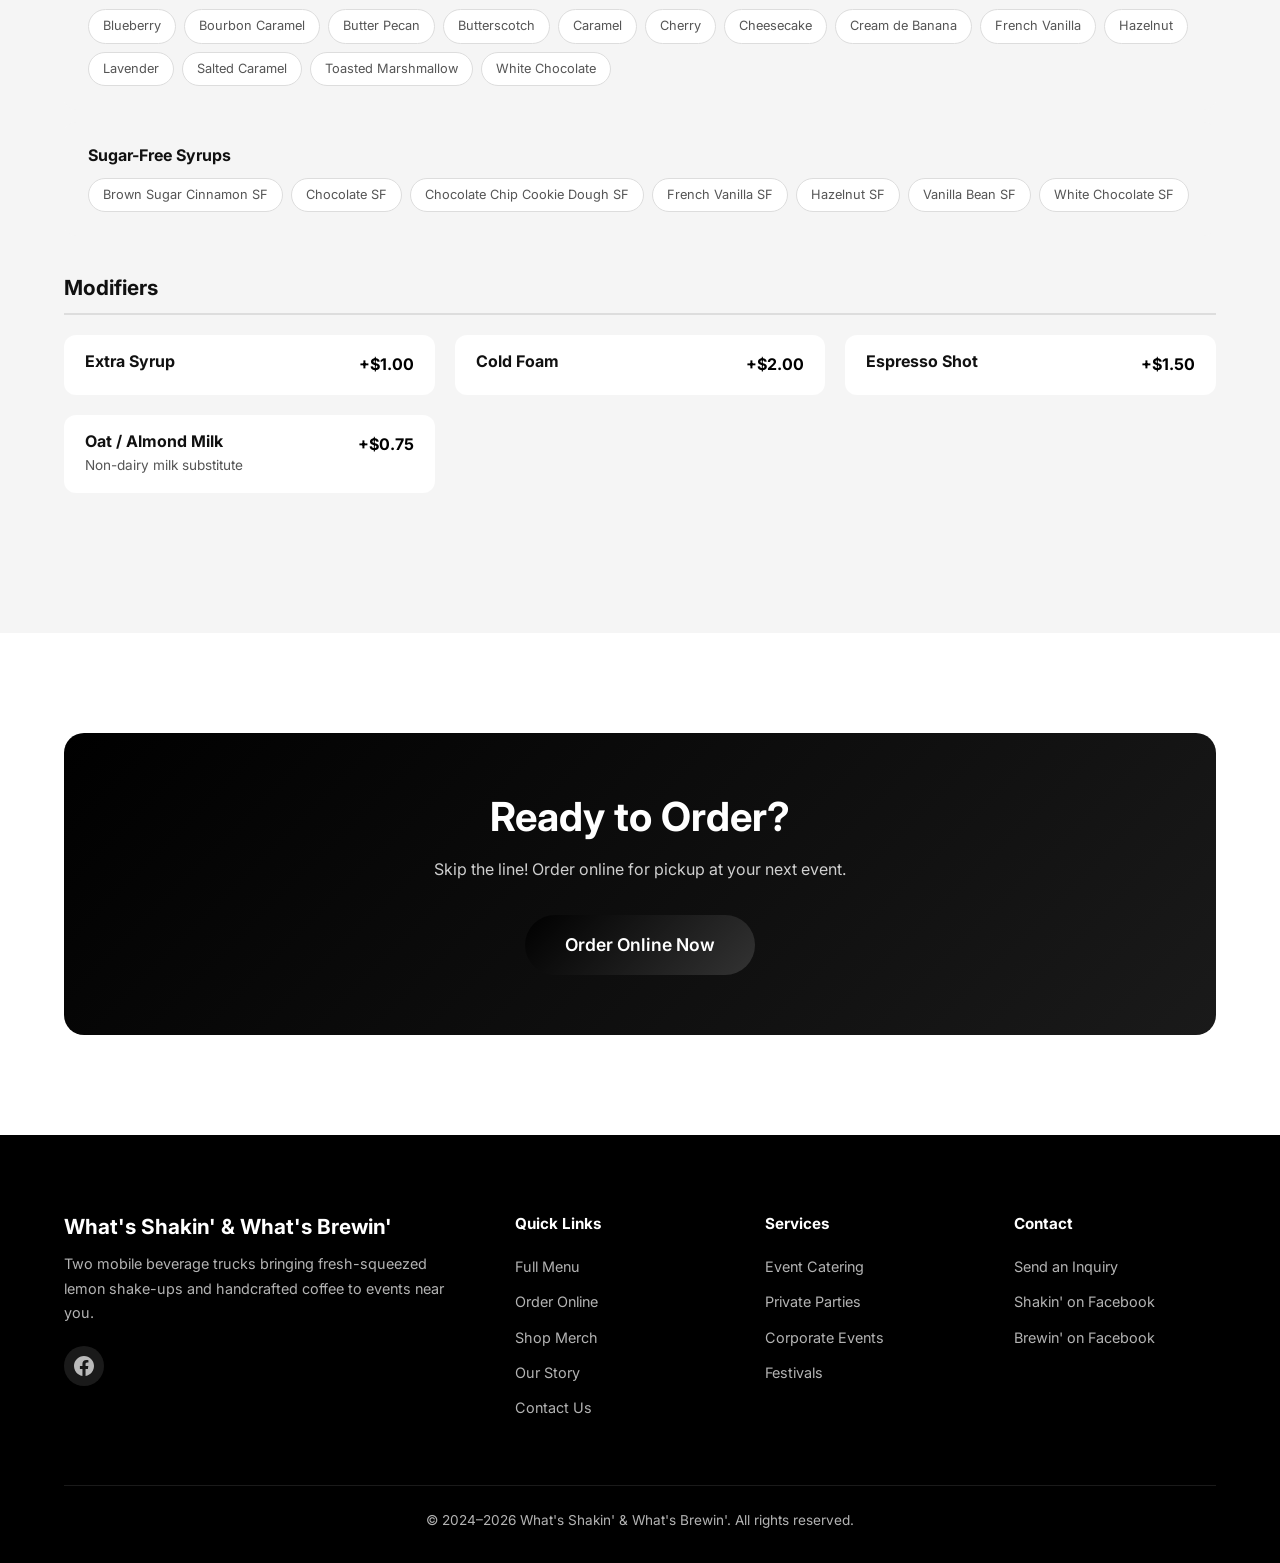
==== commit d0c9e104: "Menu: add Cotton Candy and Pickle descriptions" ====
--- a/menu.html
+++ b/menu.html
@@ -120,12 +120,14 @@
             <div class="menu-item">
               <div class="menu-item-info">
                 <h4>Cotton Candy</h4>
+                <p>Prepacked cotton candy bucket</p>
               </div>
               <span class="menu-item-price shakin-price">$3.00</span>
             </div>
             <div class="menu-item">
               <div class="menu-item-info">
                 <h4>Pickle</h4>
+                <p>Large pickle</p>
               </div>
               <span class="menu-item-price shakin-price">$1.00</span>
             </div>
